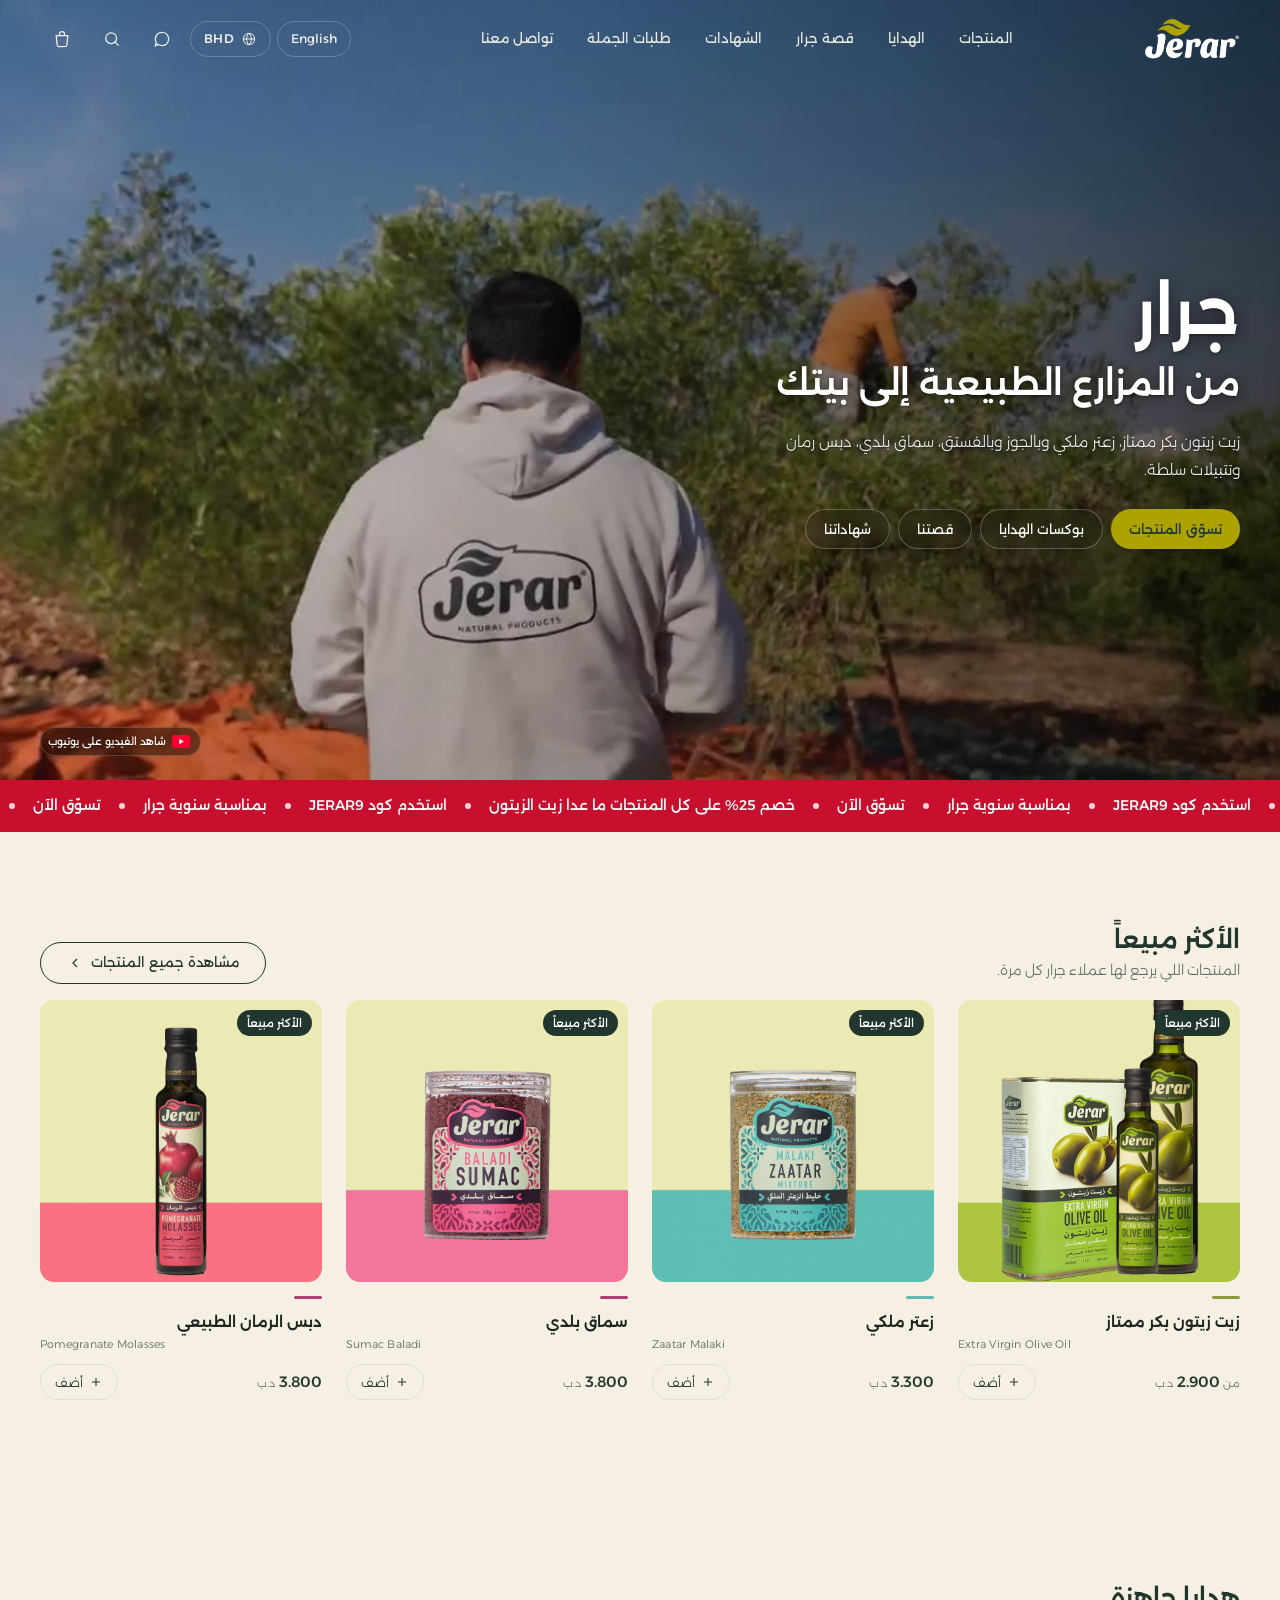
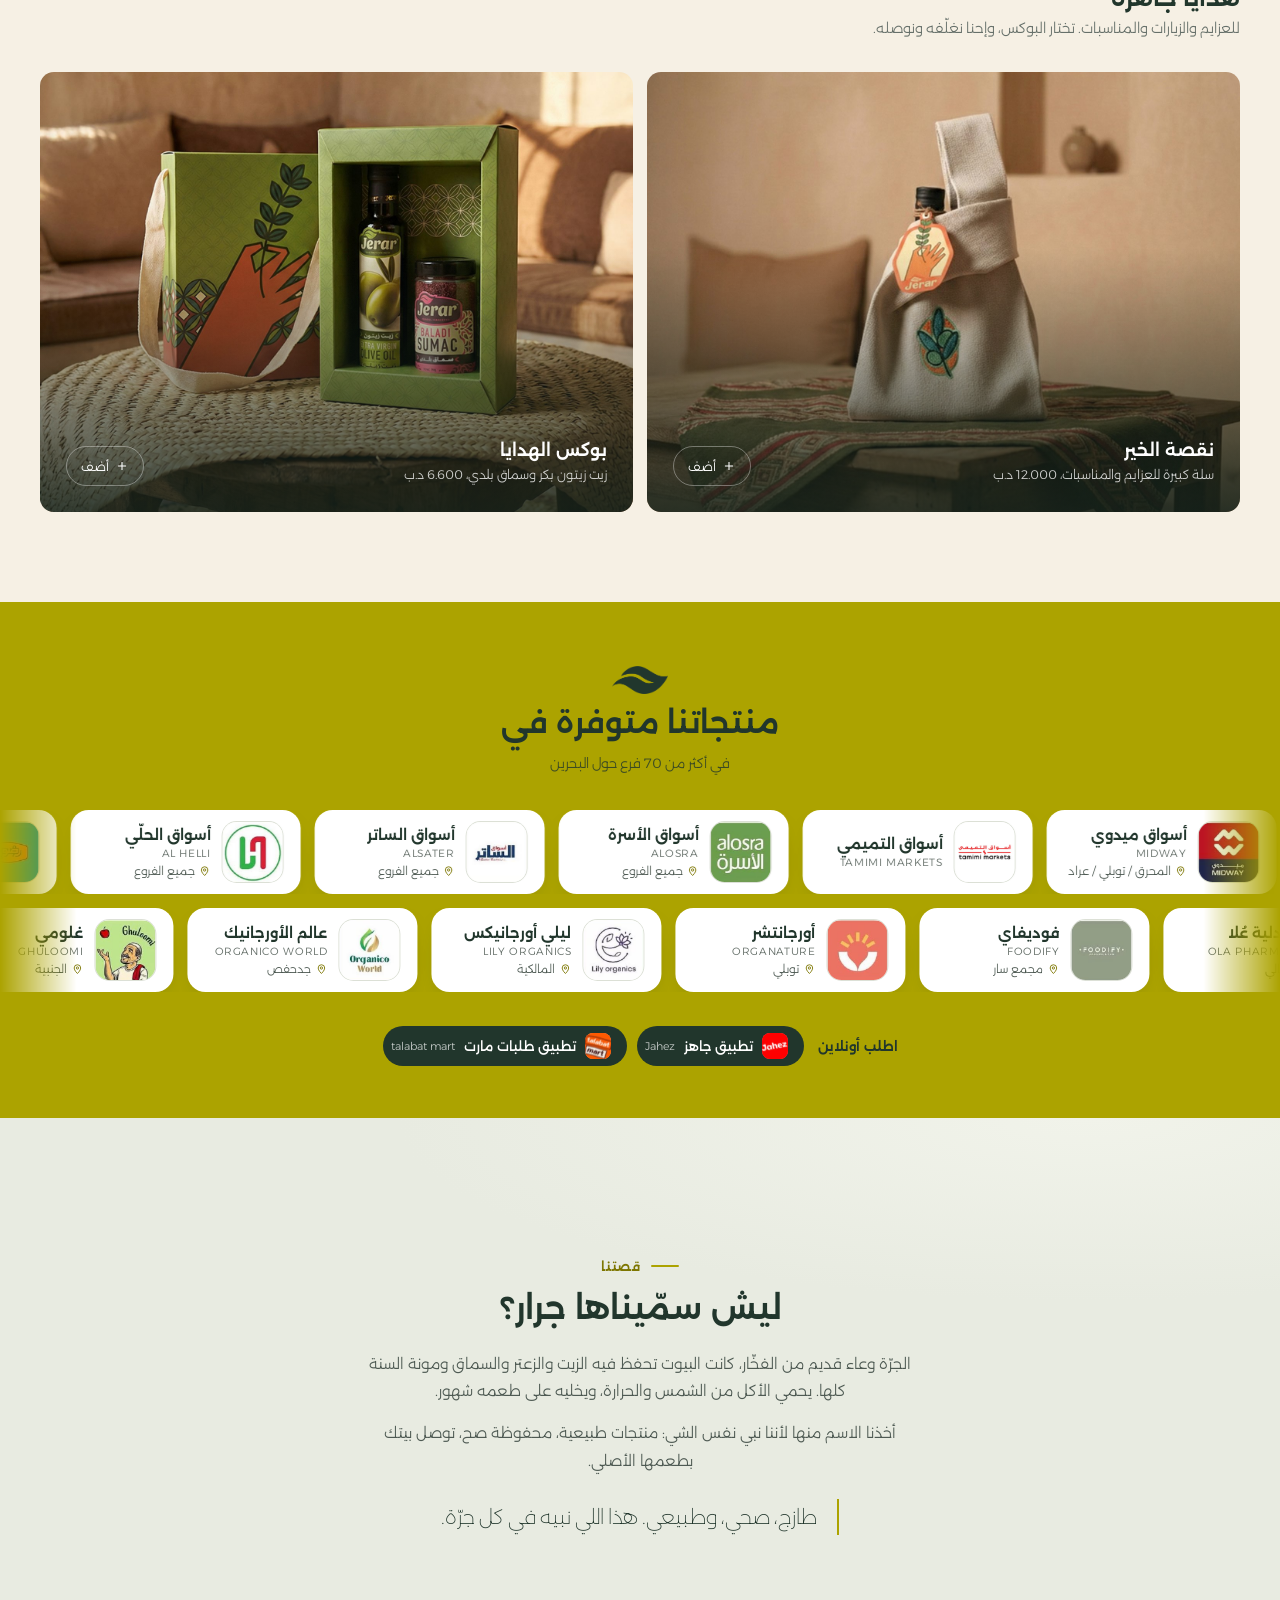
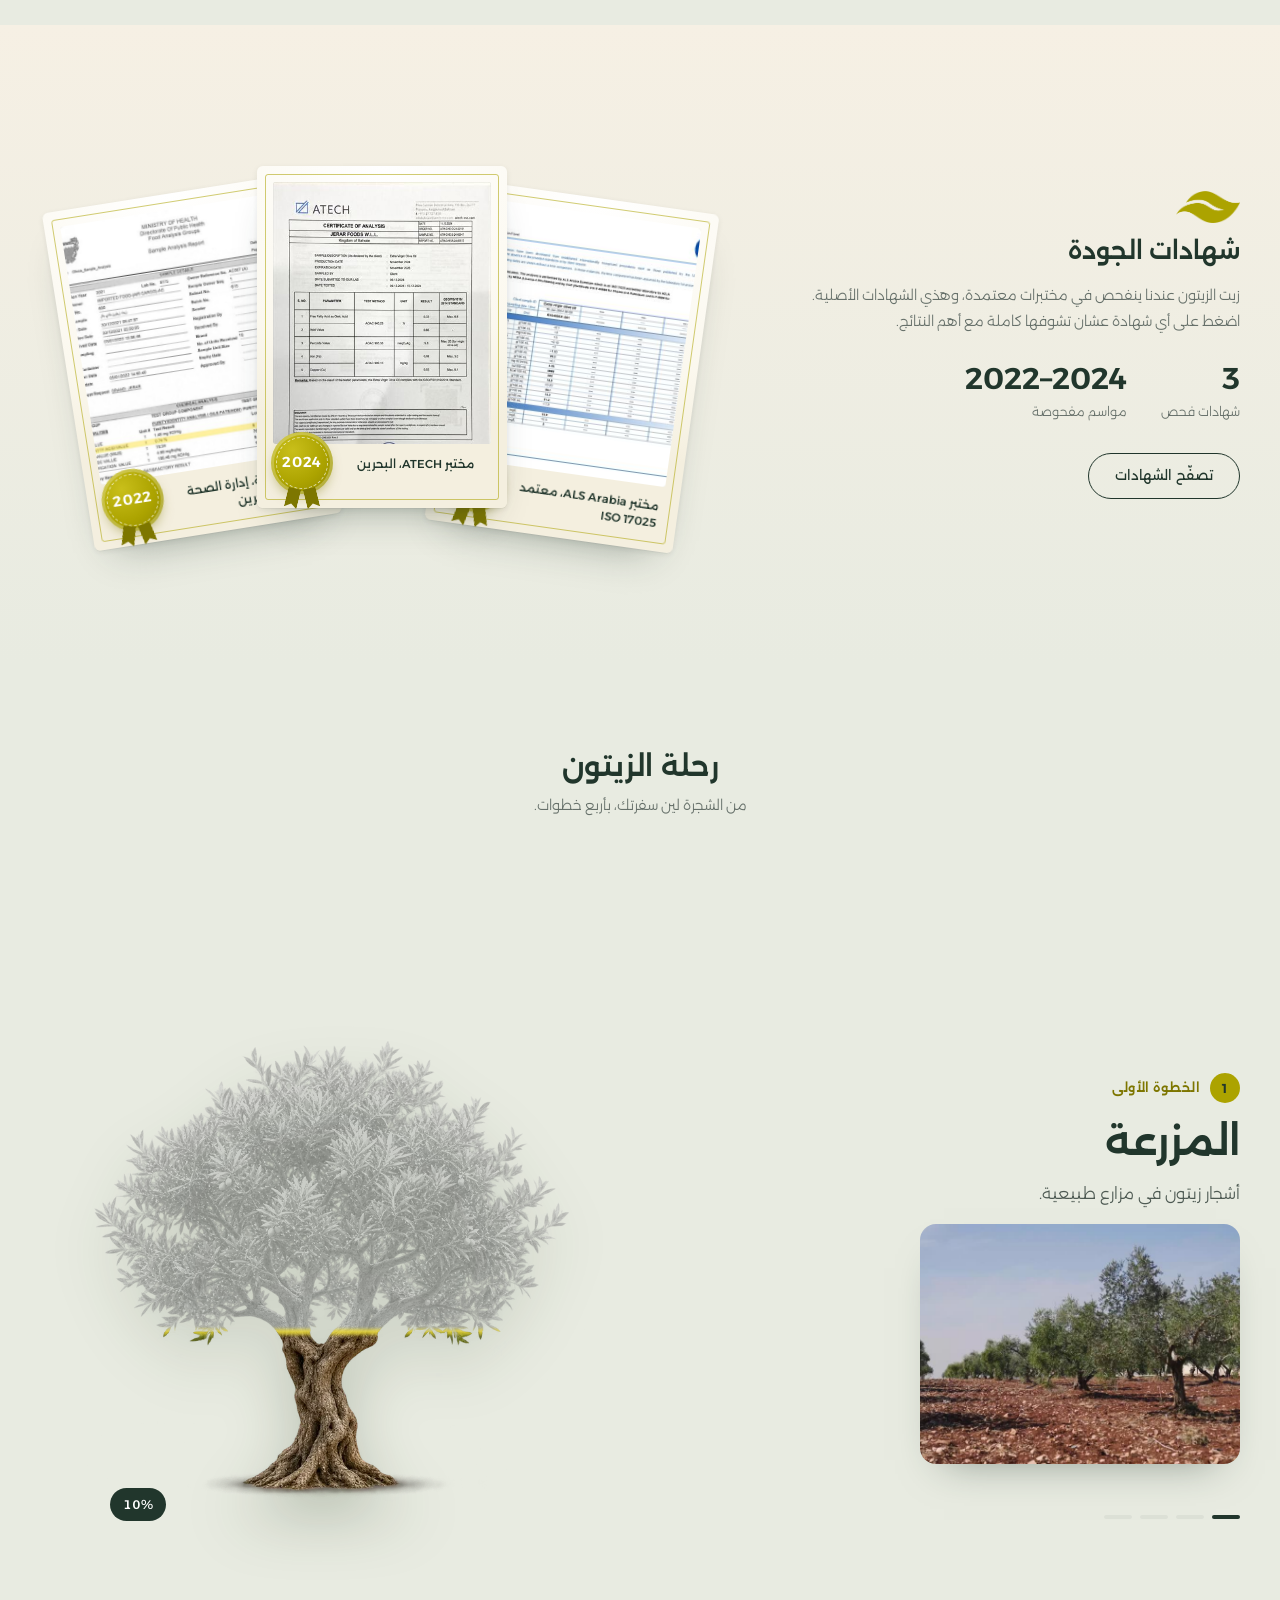
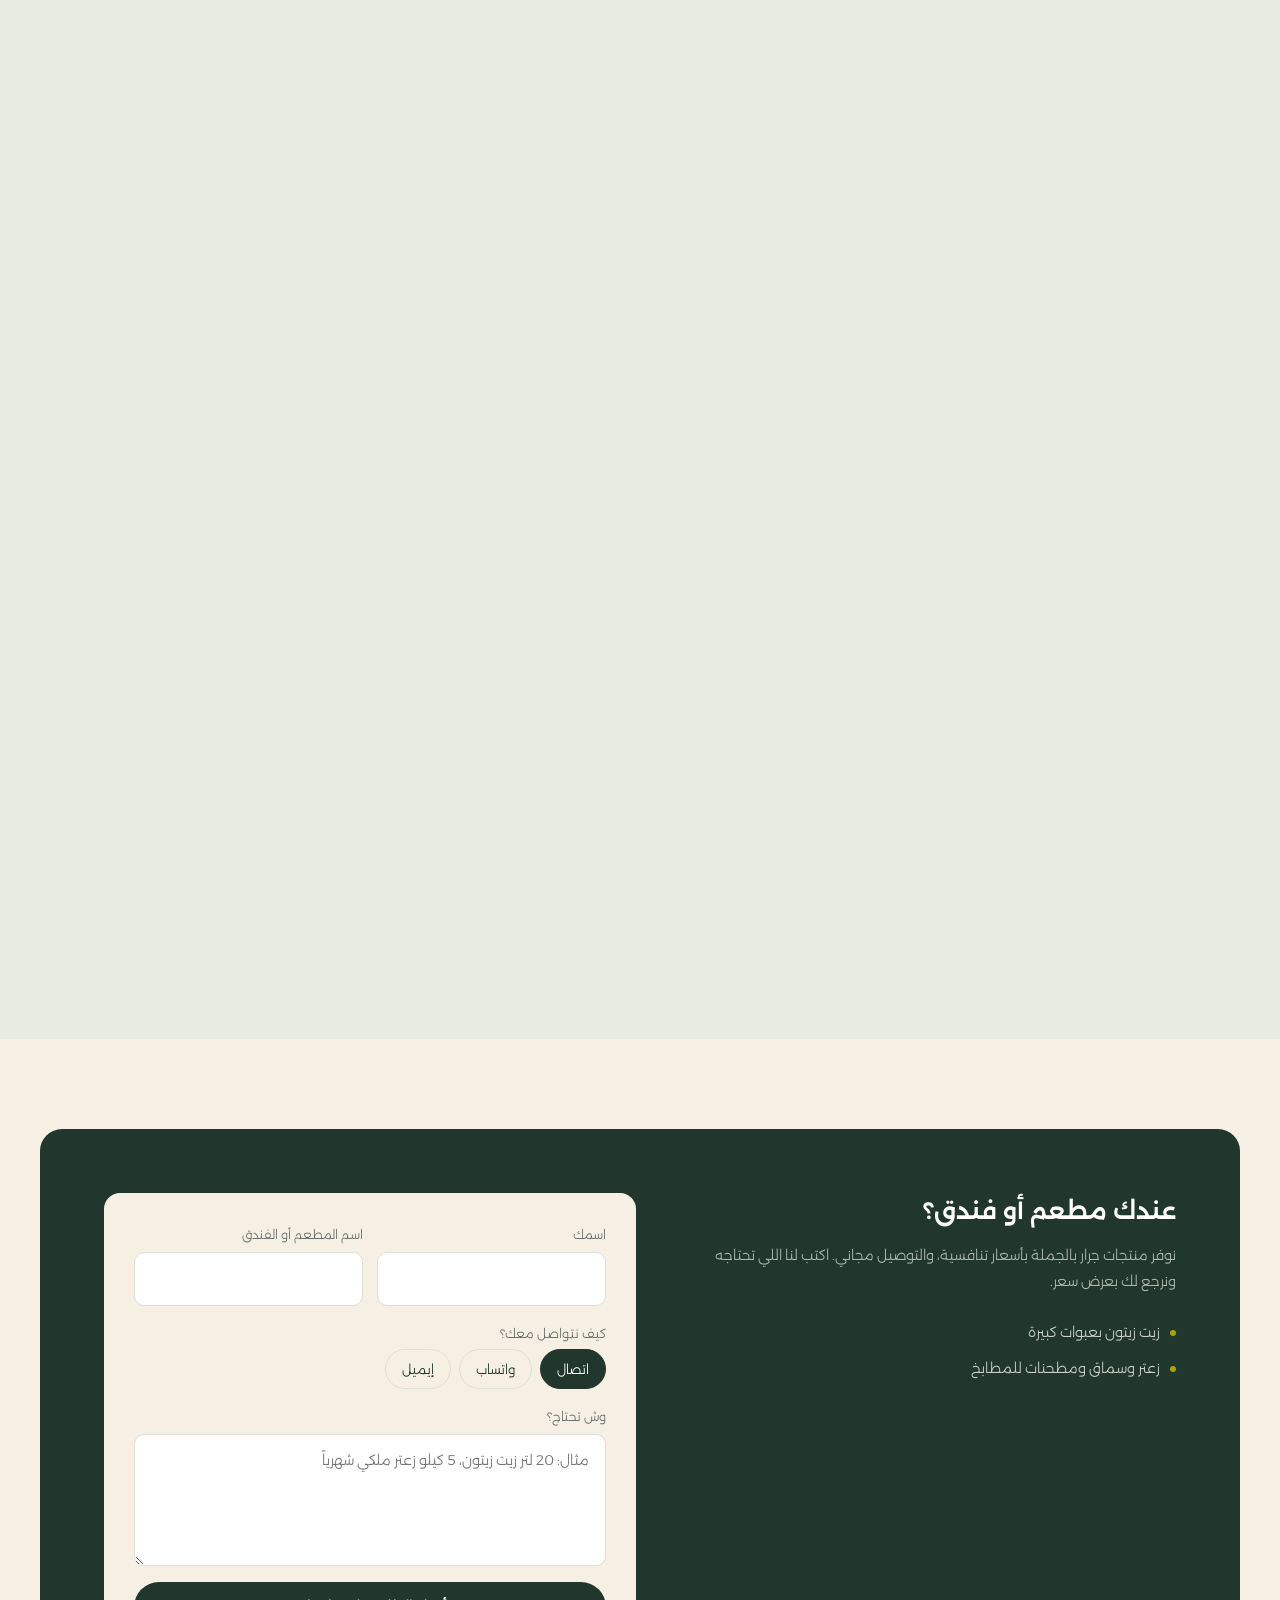
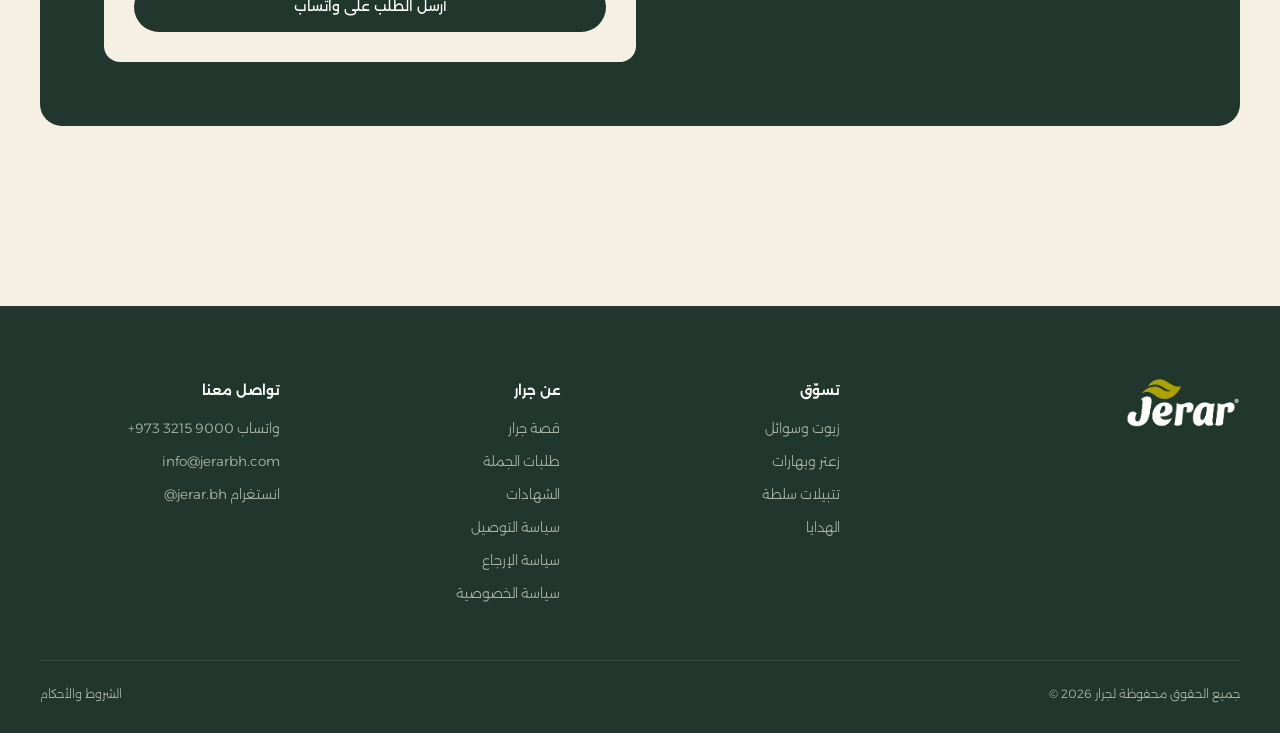
==== jerar-store/index.html @ 51fcaf90 "Add Jerar store website Static bilingual (Arabic/English) storefront for Jerar: products, gifts, sto" ====
<!doctype html><html><head><meta charset=utf8><meta name=viewport content="width=device-width,initial-scale=1,viewport-fit=cover"><style>:root{color-scheme:light;box-sizing:border-box;padding-top:env(safe-area-inset-top,0px);padding-bottom:env(safe-area-inset-bottom,0px)}html{scroll-padding-top:env(safe-area-inset-top,0px)}body{margin:0;padding:0;font:14px -apple-system,BlinkMacSystemFont,sans-serif;background:#fff;color:#000}img{max-width:100%}[hidden]:not([hidden=until-found i]){display:none!important}</style></head><body>
<title>متجر جرار</title>
<meta name="description" content="زيت زيتون بكر ممتاز، زعتر ملكي، سماق بلدي، تتبيلات سلطة وبوكسات هدايا من جرار. Olive oil, zaatar and sumac from Jordanian farms.">
<script>(function(){var l='ar';try{if(localStorage.getItem('jerar-lang')==='en')l='en'}catch(e){}document.documentElement.lang=l;document.documentElement.dir=l==='ar'?'rtl':'ltr';})();</script>
<link rel="stylesheet" href="style.css">
<div class="loader ld-vid ld-wait" id="loader" aria-hidden="true">
  <img id="ldAnim" alt="Jerar">
  <button type="button" class="ld-skip" id="ldSkip">تخطّي</button>
</div>
<script>/* شاشة التحميل: فيديو شعار جرار. تختفي لما يخلص الفيديو، أو بضغطة «تخطّي»،
   وما تتكرر كاملة لو العميل تنقّل في نفس الزيارة */
(function(){var d=document.documentElement,l=document.getElementById('loader'),im=document.getElementById('ldAnim'),gone=false,shown=false;
/* شاشة التحميل ما تطلع إلا إذا التحميل طوّل أكثر من ثلث ثانية.
   لو الصفحة جهزت قبلها، تنفتح على طول بدون ما تبان الشاشة أبداً */
try{if(localStorage.getItem('jerar-lang')==='en')document.getElementById('ldSkip').textContent='Skip'}catch(e){}
function hide(){if(gone)return;gone=true;clearTimeout(w);
  if(!shown){l.remove();return}
  l.classList.add('done');d.classList.remove('ld-lock');setTimeout(function(){l.remove()},450)}
if(document.readyState==='complete'){l.remove();return}
var w=setTimeout(function(){if(gone)return;shown=true;l.classList.remove('ld-wait');d.classList.add('ld-lock');
  if(!matchMedia('(prefers-reduced-motion: reduce)').matches)im.src='video/logo-intro.webp';},350);
addEventListener('load',hide);
setTimeout(hide,10000);
document.getElementById('ldSkip').addEventListener('click',hide);})();</script>
<header id="hdr">
  <div class="wrap nav">
    <a href="#top" class="logo" data-t-aria="home_aria">
      <img class="l-light" src="img/logo-light.png" alt="Jerar">
      <img class="l-dark" src="img/logo-dark.png" alt="" aria-hidden="true">
    </a>
    <nav class="links" data-t-aria="main_nav">
      <a href="#products" data-t="nav_shop"></a>
      <a href="#gifts" data-t="nav_gifts"></a>
      <a href="#story" data-t="nav_story"></a>
      <a href="#certs" data-t="f_cert"></a>
      <a href="#wholesale" data-t="nav_ws"></a>
      <a href="#contact" data-t="nav_contact"></a>
    </nav>
    <div class="actions">
      <button class="pill-btn" id="langBtn" data-t-aria="lang_aria"></button>
      <div class="loc">
        <button class="pill-btn" id="curBtn" aria-haspopup="menu" aria-expanded="false" data-t-aria="country_label">
          <svg viewBox="0 0 24 24" aria-hidden="true"><circle cx="12" cy="12" r="8.5"/><path d="M3.5 12h17M12 3.5c2.4 2.6 3.6 5.4 3.6 8.5s-1.2 5.9-3.6 8.5c-2.4-2.6-3.6-5.4-3.6-8.5s1.2-5.9 3.6-8.5z"/></svg><b></b>
        </button>
        <div class="loc-pop" id="countryPop" hidden>
          <p class="loc-h" data-t="country_label"></p>
          <p class="loc-s" data-t="country_hint"></p>
          <ul id="countryList" role="menu"></ul>
        </div>
      </div>
      <a class="icon-btn hide-sm" href="https://wa.me/97332159000" target="_blank" rel="noopener" data-t-aria="wa_aria"><svg viewBox="0 0 24 24"><path d="M4 12a8 8 0 1 1 3.2 6.4L4 20l1.1-3.6A8 8 0 0 1 4 12z"/></svg></a>
      <button class="icon-btn" id="searchBtn" data-t-aria="search_aria" aria-expanded="false" aria-controls="search"><svg viewBox="0 0 24 24"><circle cx="11" cy="11" r="6.5"/><path d="M16 16l4 4"/></svg></button>
      <button class="icon-btn" id="cartBtn"><svg viewBox="0 0 24 24"><path d="M5 8h14l-1.2 11.2a2 2 0 0 1-2 1.8H8.2a2 2 0 0 1-2-1.8z"/><path d="M9 8V6a3 3 0 0 1 6 0v2"/></svg><span class="count" id="count">0</span></button>
      <button class="icon-btn menu-btn" id="menuBtn" data-t-aria="menu" aria-expanded="false"><svg viewBox="0 0 24 24"><path d="M4 8h16M4 16h16"/></svg></button>
    </div>
  </div>
</header>

<nav class="mnav" id="mnav" data-t-aria="menu">
  <a href="#products" data-t="nav_shop"></a><a href="#gifts" data-t="nav_gifts"></a><a href="#story" data-t="nav_story"></a><a href="#certs" data-t="f_cert"></a><a href="#wholesale" data-t="nav_ws"></a><a href="#contact" data-t="nav_contact"></a>
</nav>

<main id="top">
<section class="hero hero-yt">
  <a class="hero-video" href="https://youtu.be/d_23C4IKII8" target="_blank" rel="noopener" data-t-aria="hv_watch">
    <video class="hv-clip" src="video/hero.mp4" poster="video/hero-poster.jpg" autoplay muted loop playsinline preload="auto" aria-hidden="true"></video>
    <span class="hv-label"><svg viewBox="0 0 28 20" aria-hidden="true"><rect width="28" height="20" rx="5.5" fill="#FF0033"/><path d="M11.2 5.8v8.4l7-4.2z" fill="#fff"/></svg><span data-t="hv_watch"></span></span>
  </a>
  <div class="wrap hero-grid">
    <div class="hero-text">
      <h1 data-t-html="hero_h1"></h1>
      <p data-t="hero_p"></p>
      <div class="cta-row">
        <a href="#products" class="btn btn-olive" data-t="hero_cta"></a>
        <a href="#gifts" class="btn btn-line" data-t="hero_cta2"></a>
        <a href="#story" class="btn btn-line" data-t="hero_cta3"></a>
        <a href="#certs" class="btn btn-line" data-t="hero_cta4"></a>
      </div>
    </div>
    <div class="jar">
      <div class="arch"><img src="img/giftbox.jpg" data-t-alt="hero_alt" alt=""></div>
      <span class="rim" aria-hidden="true"></span>
      <a class="stamp" id="heroStamp" href="#p-gift"><span data-t="stamp"></span><span data-price="6.6"></span></a>
      <div class="hs-dots" id="heroDots" role="group" aria-label="Products"></div>
    </div>
  </div>
</section>

<a class="offer" id="offer" href="#products" hidden>
  <span class="of-track" id="ofTrack" aria-hidden="true"></span>
  <span class="sr" id="ofSr"></span>
</a>

<section id="best" class="best">
  <div class="wrap">
    <div class="shop-head">
      <div>
        <h2 data-t="best_h"></h2>
        <p class="sub" data-t="best_sub"></p>
      </div>
      <a href="#products" class="btn btn-line-d best-all"><span data-t="best_all"></span><svg viewBox="0 0 24 24" aria-hidden="true"><path d="M15 6l-6 6 6 6"/></svg></a>
    </div>
    <div class="grid" id="bestGrid"></div>
    <div class="best-more"><a href="#products" class="btn btn-green" data-t="best_all"></a></div>
  </div>
</section>

<section id="gifts">
  <div class="wrap">
    <div class="gifts-head">
      <div>
        <h2 data-t="gifts_h"></h2>
        <p class="sub" data-t="gifts_sub"></p>
      </div>
    </div>
    <div class="gifts" id="giftsGrid"></div>
  </div>
</section>

<section id="story" class="story">
  <div class="wrap story-grid st-solo">
    <div class="st-copy st-reveal">
      <span class="st-kick" data-t="story_kick"></span>
      <h2 data-t="story_h"></h2>
      <p data-t="story_p1"></p>
      <p data-t="story_p2"></p>
      <p class="quote" data-t="story_q"></p>
    </div>
  </div>
  <div class="wrap journey">
    <div class="jr-head st-reveal">
      <h3 data-t="jr_h"></h3>
      <p class="sub" data-t="jr_sub"></p>
    </div>
    <ol class="jr-steps st-reveal">
      <li class="jr-step" style="--d:0">
        <span class="jr-ph"><img loading="lazy" src="img/story/farm.jpg" alt=""><span class="jr-n">1</span></span>
        <b data-t="jr1_t"></b>
        <span class="jr-d" data-t="jr1_d"></span>
      </li>
      <li class="jr-step" style="--d:1">
        <span class="jr-ph"><img loading="lazy" src="img/story/pick.jpg" alt=""><span class="jr-n">2</span></span>
        <b data-t="jr2_t"></b>
        <span class="jr-d" data-t="jr2_d"></span>
      </li>
      <li class="jr-step" style="--d:2">
        <span class="jr-ph"><img loading="lazy" src="img/story/press.jpg" alt=""><span class="jr-n">3</span></span>
        <b data-t="jr3_t"></b>
        <span class="jr-d" data-t="jr3_d"></span>
        <a class="jr-link" href="#certs" data-t="jr3_l"></a>
      </li>
      <li class="jr-step" style="--d:3">
        <span class="jr-ph"><img loading="lazy" src="img/giftbox.jpg" alt=""><span class="jr-n">4</span></span>
        <b data-t="jr4_t"></b>
        <span class="jr-d" data-t="jr4_d"></span>
      </li>
    </ol>
  </div>
</section>

<section id="certs" class="certs">
  <div class="wrap certs-wrap">
    <div class="certs-copy">
      <img class="pp-leaf" src="img/leaf.png" alt="" aria-hidden="true">
      <h2 data-t="cert_h"></h2>
      <p class="sub" data-t="cert_sub"></p>
      <ul class="certs-stats">
        <li><b>3</b><span data-t="cert_s1"></span></li>
        <li><b class="ltr">2022–2024</b><span data-t="cert_s2"></span></li>
      </ul>
      <button type="button" class="btn btn-line-d" data-cert="2024" data-t="cert_all"></button>
    </div>
    <div class="desk">
      <button class="paper" type="button" data-cert="2022" style="--i:0">
        <span class="pp-frame" aria-hidden="true"></span>
        <span class="pp-img"><img src="img/certs/cert-2022-sm.jpg" alt="" loading="lazy"></span>
        <span class="pp-lab" data-cert-lab="2022"></span>
        <span class="pp-seal" aria-hidden="true"><span class="pp-ring"></span><span class="pp-yr">2022</span></span>
        <span class="pp-zoom" aria-hidden="true"><svg viewBox="0 0 24 24"><circle cx="11" cy="11" r="6.5"/><path d="M16 16l4 4M11 8.5v5M8.5 11h5"/></svg></span>
      </button>
      <button class="paper" type="button" data-cert="2024" style="--i:1">
        <span class="pp-frame" aria-hidden="true"></span>
        <span class="pp-img"><img src="img/certs/cert-2024-sm.jpg" alt="" loading="lazy"></span>
        <span class="pp-lab" data-cert-lab="2024"></span>
        <span class="pp-seal" aria-hidden="true"><span class="pp-ring"></span><span class="pp-yr">2024</span></span>
        <span class="pp-zoom" aria-hidden="true"><svg viewBox="0 0 24 24"><circle cx="11" cy="11" r="6.5"/><path d="M16 16l4 4M11 8.5v5M8.5 11h5"/></svg></span>
      </button>
      <button class="paper" type="button" data-cert="2023" style="--i:2">
        <span class="pp-frame" aria-hidden="true"></span>
        <span class="pp-img"><img src="img/certs/cert-2023-sm.jpg" alt="" loading="lazy"></span>
        <span class="pp-lab" data-cert-lab="2023"></span>
        <span class="pp-seal" aria-hidden="true"><span class="pp-ring"></span><span class="pp-yr">2023</span></span>
        <span class="pp-zoom" aria-hidden="true"><svg viewBox="0 0 24 24"><circle cx="11" cy="11" r="6.5"/><path d="M16 16l4 4M11 8.5v5M8.5 11h5"/></svg></span>
      </button>
    </div>
  </div>
</section>


<section id="wholesale">
  <div class="wrap">
    <div class="ws-wrap">
      <div>
        <h2 data-t="ws_h"></h2>
        <p class="sub" data-t="ws_sub"></p>
        <ul class="ws-list">
          <li data-t="ws_l1"></li>
          <li data-t="ws_l2"></li>
        </ul>
      </div>
      <form class="form" id="wsForm">
        <div class="two">
          <div class="field"><label for="wsName" data-t="ws_name"></label><input id="wsName" autocomplete="name" required></div>
          <div class="field"><label for="wsCo" data-t="ws_co"></label><input id="wsCo" autocomplete="organization"></div>
        </div>
        <fieldset class="field">
          <legend data-t="ws_via"></legend>
          <div class="seg">
            <input type="radio" name="via" id="v1" value="via_call" checked><label for="v1" data-t="via_call"></label>
            <input type="radio" name="via" id="v2" value="via_wa"><label for="v2" data-t="via_wa"></label>
            <input type="radio" name="via" id="v3" value="via_mail"><label for="v3" data-t="via_mail"></label>
          </div>
        </fieldset>
        <div class="field"><label for="wsMsg" data-t="ws_msg"></label><textarea id="wsMsg" rows="4" data-t-ph="ws_ph"></textarea></div>
        <a class="btn btn-green" id="wsSend" target="_blank" rel="noopener" href="https://wa.me/97332159000" data-t="ws_send"></a>
      </form>
    </div>
  </div>
</section>
</main>
<main id="pmain" hidden></main>
<main id="plp" class="plp" hidden>
<section id="shop" class="plp-sec">
  <div class="wrap">
    <div class="shop-head">
      <div>
        <h2 data-t="shop_h"></h2>
        <p class="sub" data-t="shop_sub"></p>
      </div>
      <div class="tabs" id="tabs" role="group" data-t-aria="tabs_aria"></div>
    </div>
    <div class="shop-tools" id="shopTools"></div>
    <div class="grid" id="grid"></div>
  </div>
</section>
</main>

<footer id="contact">
  <div class="wrap">
    <div class="f-grid">
      <div>
        <img class="f-logo" src="img/logo-light.png" alt="Jerar">
      </div>
      <div><h4 data-t="f_shop"></h4><ul>
        <li><a href="#products" data-cat="liquids" data-t="f_cat_liquids"></a></li>
        <li><a href="#products" data-cat="powders" data-t="f_cat_powders"></a></li>
        <li><a href="#products" data-cat="dressings" data-t="f_cat_dressings"></a></li>
        <li><a href="#gifts" data-t="nav_gifts"></a></li>
      </ul></div>
      <div><h4 data-t="f_about"></h4><ul>
        <li><a href="#story" data-t="nav_story"></a></li>
        <li><a href="#wholesale" data-t="nav_ws"></a></li>
        <li><a href="#certs" data-t="f_cert"></a></li>
        <li><a href="https://jerarbh.com/delivery-policy/" data-t="f_delivery"></a></li>
        <li><a href="https://jerarbh.com/return-policy/" data-t="f_return"></a></li>
      </ul></div>
      <div><h4 data-t="f_contact"></h4><ul>
        <li><a href="https://wa.me/97332159000"><span data-t="f_wa"></span> <span class="ltr">+973 3215 9000</span></a></li>
        <li><a href="mailto:info@jerarbh.com">info@jerarbh.com</a></li>
        <li><a href="https://www.instagram.com/jerar.bh"><span data-t="f_ig"></span> <span class="ltr">@jerar.bh</span></a></li>
      </ul></div>
    </div>
    <div class="copy"><span><span data-t="f_rights"></span> <span class="ltr">© 2026</span></span><a href="https://jerarbh.com/terms-and-conditions/" data-t="f_terms"></a></div>
  </div>
</footer>

<div class="scrim" id="scrim"></div>
<aside class="drawer" id="drawer" data-t-aria="cart_aria" aria-hidden="true">
  <div class="d-head"><h3 data-t="cart_h"></h3><button class="icon-btn" id="closeCart" data-t-aria="cart_close"><svg viewBox="0 0 24 24"><path d="M6 6l12 12M18 6L6 18"/></svg></button></div>
  <div class="d-list" id="dList"></div>
  <div class="d-foot" id="dFoot">
    <div class="seg" id="shipSeg" role="radiogroup" data-t-aria="ship_aria">
      <input type="radio" name="ship" id="s1" value="0.8" checked><label for="s1" data-t="ship_std"></label>
      <input type="radio" name="ship" id="s2" value="1.5"><label for="s2" data-t="ship_exp"></label>
    </div>
    <div class="line"><span data-t="c_sub"></span><span id="sub"></span></div>
    <div class="line disc" id="discLine" hidden><span id="discLbl"></span><span id="discV"></span></div>
    <div class="line"><span data-t="c_ship"></span><span id="shipV"></span></div>
    <div class="line total"><span data-t="c_tot"></span><span id="tot"></span></div>
    <a class="btn btn-green" id="checkout" target="_blank" rel="noopener" href="https://wa.me/97332159000" data-t="checkout"></a>
    <p class="note" id="cartNote"></p>
  </div>
</aside>
<div class="search" id="search" role="dialog" aria-modal="true" data-t-aria="search_aria" hidden>
  <div class="s-box">
    <form class="s-form" id="sForm" role="search">
      <svg viewBox="0 0 24 24" aria-hidden="true"><circle cx="11" cy="11" r="6.5"/><path d="M16 16l4 4"/></svg>
      <input id="sInput" type="search" autocomplete="off" enterkeyhint="search" data-t-ph="search_ph" data-t-aria="search_aria">
      <button type="button" class="icon-btn" id="sClose" data-t-aria="search_close"><svg viewBox="0 0 24 24"><path d="M6 6l12 12M18 6L6 18"/></svg></button>
    </form>
    <div class="s-results" id="sResults" aria-live="polite"></div>
  </div>
</div>
<div class="toast" id="toast" role="status" aria-live="polite"></div>

<div class="cbox" id="cbox" role="dialog" aria-modal="true" data-t-aria="cert_h" hidden>
  <div class="cb-scrim" data-cb-close></div>
  <div class="cb-panel">
    <button type="button" class="cb-x icon-btn" data-cb-close data-t-aria="cert_close"><svg viewBox="0 0 24 24"><path d="M6 6l12 12M18 6L6 18"/></svg></button>
    <div class="cb-view" id="cbView"><img id="cbImg" alt=""></div>
    <aside class="cb-info" id="cbInfo"></aside>
    <button type="button" class="cb-nav cb-prev" id="cbPrev" data-t-aria="cert_prev"><svg viewBox="0 0 24 24"><path d="M15 6l-6 6 6 6"/></svg></button>
    <button type="button" class="cb-nav cb-next" id="cbNext" data-t-aria="cert_next"><svg viewBox="0 0 24 24"><path d="M9 6l6 6-6 6"/></svg></button>
  </div>
</div>
<script>/* فيديو الواجهة: آيفون أحياناً ما يشغّله تلقائياً (وضع توفير الطاقة أو بعد التحميل)،
   فنشغّله بالكود، ونعيد المحاولة مع أول لمسة أو سكرول أو لما ترجع للصفحة */
(function(){
  var v=document.querySelector('.hv-clip');if(!v)return;
  v.muted=true;v.defaultMuted=true;v.playsInline=true;
  v.setAttribute('muted','');v.setAttribute('playsinline','');v.setAttribute('webkit-playsinline','');
  function play(){if(!v.paused)return;var p=v.play();if(p&&p.catch)p.catch(function(){})}
  play();
  v.addEventListener('loadeddata',play);v.addEventListener('canplay',play);
  ['touchstart','pointerdown','scroll','keydown'].forEach(function(e){addEventListener(e,play,{passive:true})});
  document.addEventListener('visibilitychange',function(){if(!document.hidden)play()});
  addEventListener('pageshow',play);
})();</script>
<script src="site.js"></script>
<script src="app.js"></script>
<script src="search.js"></script>
<script src="cartbar.js"></script>
<script src="receipt.js"></script>
<script src="stockists.js"></script>
<script src="pages.js"></script>
<script src="extras.js"></script>
<script src="journey.js"></script>
<script>/* شريط العرض تحت الفيديو: أحمر ويمشي */
(function(){const el=$('#offer');function paint(){const live=offerLive();el.hidden=!live;if(!live)return;
const item=`<span class="of-i"><b>${tx(OFFER.title)}</b><i></i><span>${tx(OFFER.codeTxt)}</span><i></i><span>${tx(OFFER.sub)}</span><i></i><u>${tx(OFFER.cta)}</u><i></i></span>`;
/* نكرر الكلام لين يغطي عرض الشاشة مرتين، عشان الحركة ما يبان لها نهاية */
const tr=$('#ofTrack');tr.innerHTML=`<span class="of-half">${item}</span>`;
const one=tr.firstChild.getBoundingClientRect().width||300;
const n=Math.max(2,Math.ceil((Math.max(innerWidth,screen.width||0)+200)/one));
const half=`<span class="of-half">${item.repeat(n)}</span>`;
tr.innerHTML=half+half;
tr.style.animationDuration=(one*n/45)+'s';$('#ofSr').textContent=`${tx(OFFER.title)}، ${tx(OFFER.sub)}`;
el.setAttribute('aria-label',`${tx(OFFER.title)}، ${tx(OFFER.cta)}`)}
document.addEventListener('localechange',paint);let rt;addEventListener('resize',()=>{clearTimeout(rt);rt=setTimeout(paint,300)});paint()})();</script>
</body></html>
---- jerar-store/style.css ----
@font-face{font-family:"Alexandria";src:url(fonts/Alexandria-ExtraLight.ttf) format("truetype");font-weight:200;font-display:swap}
@font-face{font-family:"Alexandria";src:url(fonts/Alexandria-Light.ttf) format("truetype");font-weight:300;font-display:swap}
@font-face{font-family:"Alexandria";src:url(fonts/Alexandria-Regular.ttf) format("truetype");font-weight:400;font-display:swap}
@font-face{font-family:"Alexandria";src:url(fonts/Alexandria-Medium.ttf) format("truetype");font-weight:500;font-display:swap}
@font-face{font-family:"Alexandria";src:url(fonts/Alexandria-SemiBold.ttf) format("truetype");font-weight:600;font-display:swap}

:root{
  /* من دليل الهوية */
  --green:#21362C;
  --olive:#ACA300;
  /* مشتقات */
  --green-2:#2C4639;
  --leaf:#E8EBE1;
  --paper:#F6F0E4;
  --ink:#1A2620;
  --muted:#66706A;
  --line:#DCE0D6;
  --olive-ink:#7D7600;
}
*{box-sizing:border-box;margin:0;padding:0}
html{scroll-behavior:smooth}
body{font-family:"Alexandria",system-ui,sans-serif;font-weight:300;background:var(--paper);color:var(--ink);line-height:1.85;font-size:15px;-webkit-font-smoothing:antialiased;overflow-x:hidden}
img{display:block;max-width:100%}
a{color:inherit;text-decoration:none}
button{font:inherit;cursor:pointer;border:0;background:none;color:inherit}
:focus-visible{outline:2px solid var(--olive);outline-offset:3px;border-radius:6px}
.wrap{width:min(1200px,100% - 32px);margin-inline:auto}
h1,h2,h3{font-weight:600;line-height:1.5;color:var(--green)}
h2{font-size:clamp(20px,2vw,24px)}
.sub{color:var(--muted);font-size:14px;max-width:52ch}

/* ===== header ===== */
header{position:fixed;inset-inline:0;top:0;z-index:40;transition:background .35s,box-shadow .35s}
.nav{display:flex;align-items:center;justify-content:space-between;height:78px;gap:20px}
.logo{display:block;width:96px;position:relative;height:42px}
.logo img{position:absolute;inset:0;height:42px;width:auto;transition:opacity .3s}
.logo .l-dark{opacity:0}
.links{display:flex;gap:34px;font-size:13.5px;font-weight:400;color:#E6EBE2}
.links a{padding:6px 0;border-bottom:1px solid transparent;transition:border-color .3s,color .3s}
.links a:hover{border-color:var(--olive)}
.actions{display:flex;align-items:center;gap:4px}
.icon-btn{width:44px;height:44px;border-radius:50%;display:grid;place-items:center;position:relative;transition:background .2s}
.icon-btn:hover{background:rgba(255,255,255,.08)}
.icon-btn svg{width:20px;height:20px;stroke:#EEF1EA;fill:none;stroke-width:1.5;transition:stroke .3s}
.count{position:absolute;top:5px;left:5px;min-width:18px;height:18px;padding:0 5px;border-radius:9px;background:var(--olive);color:var(--green);font-size:10px;font-weight:600;display:grid;place-items:center;transform:scale(0);transition:transform .3s cubic-bezier(.3,1.6,.5,1)}
.count.on{transform:scale(1)}
.menu-btn{display:none}
header.solid{background:rgba(246,240,228,.93);backdrop-filter:blur(14px);-webkit-backdrop-filter:blur(14px);box-shadow:0 1px 0 var(--line)}
header.solid .links{color:var(--green)}
header.solid .icon-btn svg{stroke:var(--green)}
header.solid .icon-btn:hover{background:var(--leaf)}
header.solid .l-light{opacity:0}
header.solid .l-dark{opacity:1}

/* ===== hero ===== */
.hero{background:var(--green);color:#D5DCD3;padding:150px 0 0;position:relative;overflow:hidden}
.hero-grid{display:grid;grid-template-columns:1fr 1fr;gap:64px;align-items:end}
.hero-text{padding-bottom:96px}
.hero h1{color:#fff;font-size:clamp(25px,2.7vw,34px);font-weight:600;line-height:1.55;margin-bottom:18px}
.hero p{color:#B9C4B6;max-width:44ch}
.cta-row{display:flex;gap:12px;margin-top:34px;flex-wrap:wrap}
.btn{display:inline-flex;align-items:center;justify-content:center;gap:10px;height:50px;padding:0 26px;border-radius:999px;font-size:14px;font-weight:400;transition:background .2s,color .2s,border-color .2s}
.btn-olive{background:var(--olive);color:var(--green);font-weight:500}
.btn-olive:hover{background:#C2B810}
.btn-line{border:1px solid rgba(255,255,255,.25);color:#fff}
.btn-line:hover{border-color:#fff}
.btn-green{background:var(--green);color:#fff}
.btn-green:hover{background:var(--green-2)}
.hero-note{display:flex;gap:26px;margin-top:40px;font-size:12.5px;color:#A9B5A6;flex-wrap:wrap}
.hero-note span{display:flex;align-items:center;gap:8px}
.hero-note svg{width:16px;height:16px;stroke:var(--olive);fill:none;stroke-width:1.6}

/* signature: the jar arch */
.jar{position:relative;justify-self:start;width:min(100%,520px)}
.jar .arch{aspect-ratio:5/6;border-radius:260px 260px 0 0;overflow:hidden;background:var(--green-2)}
.jar .arch img{width:100%;height:100%;object-fit:cover}
.jar .rim{position:absolute;inset:-14px -14px 0 -14px;border:1px solid rgba(172,163,0,.45);border-bottom:0;border-radius:274px 274px 0 0;pointer-events:none}
.jar .stamp{position:absolute;top:22%;right:-34px;width:104px;height:104px;border-radius:50%;background:var(--olive);color:var(--green);display:grid;place-items:center;text-align:center;font-size:11.5px;font-weight:500;line-height:1.5}

/* one orchestrated load moment */
.hero h1,.hero p,.hero .cta-row,.hero-note{opacity:0;transform:translateY(12px);animation:rise .9s cubic-bezier(.2,.7,.2,1) forwards}
.hero p{animation-delay:.12s}.hero .cta-row{animation-delay:.24s}.hero-note{animation-delay:.36s}
.jar .arch img{transform:scale(1.08);animation:settle 1.8s cubic-bezier(.2,.7,.2,1) forwards}
.jar .rim{opacity:0;animation:rise 1s .5s forwards}
@keyframes rise{to{opacity:1;transform:none}}
@keyframes settle{to{transform:none}}

/* ===== shop ===== */
section{padding:90px 0}
.shop-head{display:flex;justify-content:space-between;align-items:end;gap:20px 40px;margin-bottom:30px;flex-wrap:wrap}
.tabs{display:flex;gap:4px;background:var(--leaf);padding:4px;border-radius:999px;overflow-x:auto;scrollbar-width:none;max-width:100%}
.tabs::-webkit-scrollbar{display:none}
.tab{height:38px;padding:0 18px;border-radius:999px;font-size:13px;color:var(--green);white-space:nowrap;transition:background .25s,color .25s,transform .15s}
.tab:hover{background:rgba(255,255,255,.6)}
.tab[aria-pressed=true]{background:#fff;color:var(--green);font-weight:600;box-shadow:0 2px 8px rgba(33,54,44,.10);animation:tabIn .35s cubic-bezier(.3,1.4,.5,1)}
.tab:active{transform:scale(.96)}
@keyframes tabIn{from{opacity:.4;transform:scale(.9)}to{opacity:1;transform:none}}
@media (prefers-reduced-motion:reduce){.tab[aria-pressed=true]{animation:none}}

.grid{display:grid;grid-template-columns:repeat(4,1fr);gap:34px 24px}
.card{display:flex;flex-direction:column}
.card .ph{aspect-ratio:1;border-radius:14px;overflow:hidden;background:var(--leaf);position:relative}
.card .ph img{width:100%;height:100%;object-fit:cover;transition:transform .8s ease}
.card:hover .ph img{transform:scale(1.04)}
.card .band{height:3px;border-radius:2px;background:var(--c);margin:14px 0 12px;width:28px;transition:width .4s ease}
.card:hover .band{width:56px}
.card h3{font-size:14.5px;font-weight:600;color:var(--ink);line-height:1.6}
.card .en{font-size:11px;color:var(--muted);direction:ltr;text-align:right;letter-spacing:.02em}
.card .row{display:flex;align-items:center;justify-content:space-between;margin-top:10px}
.price{font-weight:500;color:var(--green);font-size:15px}
.price small{font-size:11px;color:var(--muted);font-weight:300}
.add{height:36px;padding:0 14px;border-radius:999px;border:1px solid var(--line);font-size:12.5px;color:var(--green);display:inline-flex;align-items:center;gap:6px;transition:all .25s}
.add svg{width:14px;height:14px;stroke:currentColor;fill:none;stroke-width:1.8}
.add:hover{background:var(--green);border-color:var(--green);color:#fff}
.add.done{background:var(--olive);border-color:var(--olive);color:var(--green)}

/* ===== story ===== */
.story{background:var(--leaf)}
.story-grid{display:grid;grid-template-columns:.9fr 1.1fr;gap:80px;align-items:center}
.story-media{position:relative}
.story-media img{border-radius:220px 220px 14px 14px;aspect-ratio:4/5;object-fit:cover;width:100%}
.story h2{margin-bottom:18px}
.story p{color:#4E5A53;max-width:50ch;margin-bottom:14px}
.story .quote{font-size:clamp(17px,1.7vw,20px);font-weight:200;color:var(--green);line-height:1.8;padding-inline-start:20px;border-inline-start:2px solid var(--olive);margin:26px 0 0;max-width:40ch}

/* ===== gifts ===== */
.gifts-head{display:flex;justify-content:space-between;align-items:end;gap:16px 40px;margin-bottom:30px;flex-wrap:wrap}
.gifts{display:grid;grid-template-columns:1.25fr 1fr;grid-template-rows:auto auto;gap:24px}
.gift{position:relative;border-radius:14px;overflow:hidden;color:#fff;display:flex;align-items:flex-end;isolation:isolate;min-height:280px}
.gift.big{grid-row:span 2;min-height:600px}
.gift img{position:absolute;inset:0;width:100%;height:100%;object-fit:cover;z-index:-2;transition:transform 1s ease}
.gift:hover img{transform:scale(1.04)}
.gift::after{content:"";position:absolute;inset:0;z-index:-1;background:linear-gradient(to top,rgba(20,34,27,.85),rgba(20,34,27,0) 60%)}
.gift .in{padding:26px;width:100%;display:flex;justify-content:space-between;align-items:end;gap:14px}
.gift h3{color:#fff;font-size:17px;font-weight:600}
.gift p{font-size:12.5px;color:rgba(255,255,255,.78)}
.gift .add{border-color:rgba(255,255,255,.35);color:#fff;height:40px;white-space:nowrap}
.gift .add:hover{background:#fff;color:var(--green);border-color:#fff}

/* ===== delivery ===== */
.delivery{padding:0 0 90px}
.del{display:grid;grid-template-columns:repeat(3,1fr);border:1px solid var(--line);border-radius:14px;overflow:hidden}
.del > div{padding:28px 30px}
.del > div + div{border-inline-start:1px solid var(--line)}
.del b{display:block;font-weight:500;color:var(--green);font-size:14.5px;margin-bottom:4px}
.del span{font-size:13px;color:var(--muted)}
.del .fee{float:left;font-weight:500;color:var(--olive-ink);font-size:13px}

/* ===== wholesale ===== */
.ws-wrap{background:var(--green);border-radius:22px;padding:64px;display:grid;grid-template-columns:1fr 1.1fr;gap:60px;color:#C9D2C6}
.ws-wrap h2{color:#fff;margin-bottom:14px}
.ws-wrap .sub{color:#AEB9AB}
.ws-list{list-style:none;margin-top:26px;display:grid;gap:10px;font-size:14px}
.ws-list li{display:flex;gap:10px;align-items:center}
.ws-list li::before{content:"";width:6px;height:6px;border-radius:50%;background:var(--olive)}
.form{background:var(--paper);border-radius:16px;padding:30px;color:var(--ink)}
.field{display:flex;flex-direction:column;gap:6px;margin-bottom:16px}
.field label,.field legend{font-size:12.5px;color:var(--muted)}
fieldset.field{border:0}
.field input,.field textarea{font:inherit;font-size:14px;padding:13px 16px;border:1px solid var(--line);border-radius:10px;background:#fff;color:var(--ink);outline:none;transition:border-color .2s;resize:vertical}
.field input:focus,.field textarea:focus{border-color:var(--green)}
.two{display:grid;grid-template-columns:1fr 1fr;gap:14px}
.seg{display:flex;flex-wrap:wrap;gap:8px;margin-top:4px}
.seg input{position:absolute;opacity:0;pointer-events:none}
.seg label{font-size:13px;color:var(--green);border:1px solid var(--line);padding:7px 16px;border-radius:999px;cursor:pointer;transition:all .2s}
.seg input:checked + label{background:var(--green);color:#fff;border-color:var(--green)}
.seg input:focus-visible + label{outline:2px solid var(--olive);outline-offset:2px}
.form .btn{width:100%}

/* ===== footer ===== */
footer{background:var(--green);color:#A9B5A6;padding:72px 0 28px;margin-top:90px;font-size:13.5px}
.f-grid{display:grid;grid-template-columns:1.5fr 1fr 1fr 1fr;gap:40px}
footer h4{color:#fff;font-weight:600;font-size:13.5px;margin-bottom:14px}
footer ul{list-style:none;display:grid;gap:8px}
footer a:hover{color:#fff}
.f-logo{height:50px;width:auto;margin-bottom:18px}
.copy{border-top:1px solid rgba(255,255,255,.1);margin-top:54px;padding-top:22px;display:flex;justify-content:space-between;font-size:12px;flex-wrap:wrap;gap:10px}
.ltr{direction:ltr;display:inline-block}

/* ===== cart ===== */
.scrim{position:fixed;inset:0;background:rgba(20,34,27,.4);opacity:0;pointer-events:none;transition:opacity .35s;z-index:60}
.scrim.on{opacity:1;pointer-events:auto}
.drawer{position:fixed;top:0;bottom:0;left:0;width:min(420px,100%);background:var(--paper);z-index:70;transform:translateX(-100%);transition:transform .45s cubic-bezier(.2,.8,.2,1),visibility 0s linear .45s;display:flex;flex-direction:column;visibility:hidden}
.drawer.on{transform:none;visibility:visible;transition:transform .45s cubic-bezier(.2,.8,.2,1),visibility 0s}
.d-head{display:flex;justify-content:space-between;align-items:center;padding:20px 24px;border-bottom:1px solid var(--line)}
.d-head h3{font-size:16px;font-weight:600}
.d-head .icon-btn svg{stroke:var(--green)}
.d-head .icon-btn:hover{background:var(--leaf)}
.d-list{flex:1;overflow:auto;padding:4px 24px}
.item{display:flex;gap:14px;padding:16px 0;border-bottom:1px solid var(--line);align-items:center}
.item img{width:62px;height:62px;border-radius:10px;object-fit:cover}
.item .t{flex:1;font-size:13.5px;line-height:1.6}
.item .t b{font-weight:500;display:block;color:var(--ink)}
.item .t span{color:var(--muted);font-size:12px}
.qty{display:flex;align-items:center;border:1px solid var(--line);border-radius:999px;height:34px}
.qty button{width:32px;height:32px;font-size:16px;color:var(--green)}
.qty span{min-width:18px;text-align:center;font-size:13px}
.empty{text-align:center;color:var(--muted);padding:80px 10px;font-size:14px}
.empty a{color:var(--green);border-bottom:1px solid var(--olive)}
.d-foot{padding:20px 24px 24px;border-top:1px solid var(--line);display:grid;gap:9px}
.line{display:flex;justify-content:space-between;font-size:13.5px;color:var(--muted)}
.line.total{color:var(--green);font-weight:500;font-size:16px;margin-top:4px}
.d-foot .note{font-size:11.5px;color:var(--muted)}

.toast{position:fixed;bottom:24px;left:50%;transform:translate(-50%,24px);opacity:0;background:var(--green);color:#fff;padding:12px 22px;border-radius:999px;font-size:13px;z-index:80;transition:all .35s cubic-bezier(.2,.8,.2,1);pointer-events:none;white-space:nowrap}
.toast.on{opacity:1;transform:translate(-50%,0)}

.mnav{position:fixed;inset:0;background:var(--paper);z-index:35;display:flex;flex-direction:column;padding:110px 24px 24px;transform:translateY(-100%);transition:transform .45s cubic-bezier(.2,.8,.2,1);visibility:hidden}
.mnav.on{transform:none;visibility:visible}
.mnav a{font-size:19px;color:var(--green);padding:14px 0;border-bottom:1px solid var(--line)}

@media (max-width:1020px){
  .grid{grid-template-columns:repeat(3,1fr)}
  .f-grid{grid-template-columns:1fr 1fr}
  .ws-wrap{padding:44px;gap:40px}
}
@media (max-width:840px){
  .links{display:none}
  .menu-btn{display:grid}
  .hero{padding-top:110px}
  .hero-grid,.story-grid,.ws-wrap{grid-template-columns:1fr}
  .hero-grid{gap:20px}
  .hero-text{padding-bottom:20px}
  .jar{justify-self:center;width:min(100%,380px)}
  .jar .stamp{right:-6px;width:88px;height:88px;font-size:10.5px}
  .story-grid{gap:40px}
  .story-media{max-width:380px}
  .gifts{grid-template-columns:1fr}
  .gift.big{grid-row:auto;min-height:420px}
  .del{grid-template-columns:1fr}
  .del > div + div{border-inline-start:0;border-top:1px solid var(--line)}
  section{padding:70px 0}
}
@media (max-width:560px){
  .grid{grid-template-columns:1fr 1fr;gap:26px 14px}
  .card .en{display:none}
  .card .row{flex-direction:column;align-items:stretch;gap:8px}
  .add{justify-content:center}
  .two{grid-template-columns:1fr}
  .ws-wrap{padding:30px 20px;border-radius:0;margin-inline:-16px}
  .form{padding:22px}
  .f-grid{grid-template-columns:1fr}
  .hero-note{gap:10px 20px}
}
@media (prefers-reduced-motion:reduce){*,*::before,*::after{animation:none!important;transition:none!important}.hero h1,.hero p,.hero .cta-row,.hero-note,.jar .rim{opacity:1;transform:none}.jar .arch img{transform:none}}

/* ===== روابط البطاقات ===== */
.card .ph{display:block}
.card h3 a:hover{color:var(--green)}
.flag{position:absolute;top:12px;right:12px;z-index:1;background:rgba(251,251,248,.94);color:var(--ink);font-size:11.5px;font-weight:500;padding:3px 12px;border-radius:999px}
.gift .cover{position:absolute;inset:0;z-index:0}
.gift .in{position:relative;z-index:1;pointer-events:none}
.gift .in .add{pointer-events:auto}

/* ===== صفحة المنتج ===== */
.pd{padding:120px 0 40px}
.crumbs{font-size:12.5px;color:var(--muted);display:flex;gap:8px;flex-wrap:wrap;margin-bottom:28px}
.crumbs a:hover{color:var(--green)}
.crumbs span[aria-hidden]{opacity:.5}
.pd-grid{display:grid;grid-template-columns:1fr 1fr;gap:56px;align-items:start}
.pd-media{position:static}
.pd-arch{border-radius:24px;overflow:hidden;background:color-mix(in srgb,var(--c) 16%,var(--paper));aspect-ratio:1/1;box-shadow:0 0 0 1px var(--line)}
.pd-arch img{width:100%;height:100%;object-fit:cover;transition:transform .7s cubic-bezier(.2,.7,.2,1)}
.pd-arch{transition:box-shadow .4s,transform .4s}
@media (hover:hover){.pd-arch:hover{transform:translateY(-4px);box-shadow:0 0 0 1px var(--line),0 18px 40px -18px rgba(33,54,44,.35)}.pd-arch:hover img{transform:scale(1.06)}}
@media (prefers-reduced-motion:reduce){.pd-arch,.pd-arch img{transition:none}}
.pd-info{padding-top:24px}
.pd-info .band{display:block;height:3px;width:44px;border-radius:2px;background:var(--c);margin-bottom:22px}
.pd-info h1{font-size:clamp(22px,2.3vw,28px);font-weight:600;color:var(--ink);line-height:1.5}
.pd-info .en{display:block;font-size:12px;color:var(--muted);direction:ltr;text-align:right;letter-spacing:.03em;margin-top:2px}
.pd-price{font-size:22px;font-weight:400;color:var(--green);margin:22px 0 4px}
.pd-price small{font-size:13px;color:var(--muted);font-weight:300}
.pd-tax{font-size:12px;color:var(--muted)}
.pd-lines{list-style:none;margin:26px 0;display:grid;gap:8px;color:#3F4A44}
.pd-lines li{display:flex;gap:12px;align-items:baseline}
.pd-lines li::before{content:"";flex:none;width:6px;height:6px;border-radius:50%;background:var(--c);transform:translateY(-2px)}
.opt-label{font-size:12.5px;color:var(--muted);margin-bottom:10px;display:block}
.sizes{display:flex;flex-wrap:wrap;gap:8px;margin-bottom:24px}
.sizes button{min-width:84px;padding:9px 16px;border-radius:12px;border:1px solid var(--line);background:#fff;font-size:13px;color:var(--green);display:grid;gap:0;line-height:1.5;transition:border-color .2s,background .2s}
.sizes button small{font-size:11px;color:var(--muted)}
.sizes button:hover{border-color:var(--green)}
.sizes button[aria-pressed=true]{border-color:var(--green);background:var(--green);color:#fff}
.sizes button[aria-pressed=true] small{color:#C9D2C6}
.sizes button:disabled{opacity:.45;cursor:not-allowed;text-decoration:line-through}
.buy{display:flex;gap:10px;align-items:stretch;flex-wrap:wrap}
.buy .qty{height:50px;padding:0 4px}
.buy .qty button{width:38px;height:44px;font-size:18px}
.buy .qty span{min-width:26px;font-size:15px}
.buy .btn-green{flex:1;min-width:180px}
.buy .btn-green:disabled{background:#C5CBC3;cursor:not-allowed}
.btn-soft{border:1px solid var(--line);color:var(--green);background:#fff}
.btn-soft:hover{border-color:var(--green)}
.btn-soft svg{width:17px;height:17px;stroke:currentColor;fill:none;stroke-width:1.5}
.oos{background:var(--leaf);border-radius:12px;padding:14px 18px;font-size:13.5px;color:var(--green);margin-bottom:16px}
.pd-facts{margin-top:48px;display:grid;grid-template-columns:repeat(auto-fill,minmax(220px,1fr));gap:14px}
.pd-facts > div{background:#fff;border:1px solid var(--line);border-radius:18px;padding:20px 22px;display:flex;flex-direction:column;gap:8px;font-size:13.5px;transition:border-color .25s,transform .25s}
.pd-facts > div:hover{border-color:var(--c,var(--green));transform:translateY(-2px)}
.pd-facts dt{color:var(--muted);font-size:14px;display:flex;align-items:center;gap:8px}
.pd-facts .f-ic{width:42px;height:42px;border-radius:12px;display:grid;place-items:center;background:color-mix(in srgb,var(--c,var(--olive)) 16%,#fff);color:var(--green);margin-bottom:6px;transition:transform .3s}
.pd-facts .f-ic svg{width:21px;height:21px;fill:none;stroke:currentColor;stroke-width:1.5;stroke-linecap:round;stroke-linejoin:round}
.pd-facts > div:hover .f-ic{transform:rotate(-6deg) scale(1.06)}
.pd-facts dd{color:var(--ink);font-weight:500;line-height:1.7;font-size:16px;text-align:start!important}
.inside{margin-top:48px;background:var(--leaf);border-radius:16px;padding:22px 24px}
.inside h2{font-size:15px;font-weight:600;margin-bottom:10px}
.inside ul{list-style:none;display:grid;gap:6px;font-size:14px}
.related{padding:70px 0 20px}
.related h2{margin-bottom:26px}
.notfound{text-align:center;padding:180px 16px 80px}
.notfound p{color:var(--muted);margin:10px 0 26px}

@media (max-width:840px){
  .pd{padding-top:96px}
  .pd-grid{grid-template-columns:1fr;gap:28px}
  .pd-media{position:static;max-width:440px;width:100%;margin-inline:auto}
  .pd-info{padding-top:0}
}
@media (max-width:560px){
  .buy .btn-green{min-width:0}
  .buy .btn-soft{width:100%}
}
.pd-about{margin-top:24px;color:#3F4A44;max-width:52ch;line-height:1.95}
.pd-about + .pd-lines{margin-top:16px}
.pd-lines{grid-template-columns:repeat(auto-fit,minmax(140px,max-content));gap:8px 22px;font-size:13.5px}

/* ===== صفحة وحدة + الأرتيفاكت ===== */
[hidden]{display:none!important}
/* الهيرو ظاهر من أول إطار، والحركة إزاحة بسيطة بس */
.hero h1,.hero p,.hero .cta-row,.hero-note{opacity:1;animation-name:lift}
.jar .rim{opacity:1;animation:none}
@keyframes lift{from{transform:translateY(12px)}to{transform:none}}
a.btn{cursor:pointer}

/* ===== لغتين: عربي (RTL) وإنجليزي (LTR) ===== */
.count{left:auto;inset-inline-end:5px}
.jar .stamp{right:auto;inset-inline-start:-34px;text-decoration:none}
.jar .stamp span{display:block}
.jar .stamp:hover{background:#C2B810}
.flag{right:auto;inset-inline-start:12px}
.card .en,.pd-info .en{direction:inherit;unicode-bidi:plaintext;text-align:start}
.del .fee{float:inline-end}
.pd-facts dd{text-align:end}
[dir=ltr] .drawer{left:auto;right:0;transform:translateX(100%)}
[dir=ltr] .drawer.on{transform:none}
[dir=ltr] body{line-height:1.7}
[dir=ltr] .hero h1{font-weight:600;letter-spacing:-.01em}
@media (max-width:840px){.jar .stamp{right:auto;inset-inline-start:-6px}}

/* ===== زر اللغة واختيار البلد ===== */
.pill-btn{height:36px;padding:0 13px;border-radius:999px;border:1px solid rgba(255,255,255,.22);color:#EEF1EA;font-size:12.5px;font-weight:400;display:inline-flex;align-items:center;gap:7px;transition:background .2s,border-color .2s,color .2s;white-space:nowrap}
.pill-btn:hover{background:rgba(255,255,255,.08)}
.pill-btn svg{width:16px;height:16px;stroke:currentColor;fill:none;stroke-width:1.5}
.pill-btn b{font-weight:500;letter-spacing:.02em}
header.solid .pill-btn{border-color:var(--line);color:var(--green)}
header.solid .pill-btn:hover{background:var(--leaf)}
.pill-btn .short{display:none}
.actions{gap:6px}
.loc{position:relative}
.loc-pop{position:absolute;top:calc(100% + 10px);inset-inline-end:0;width:250px;background:var(--paper);border-radius:16px;box-shadow:0 1px 2px rgba(33,54,44,.06),0 18px 40px -12px rgba(33,54,44,.28);padding:16px 10px 10px;z-index:45;color:var(--ink)}
.loc-h{font-size:13.5px;font-weight:500;color:var(--green);padding:0 8px}
.loc-s{font-size:12px;color:var(--muted);padding:0 8px 8px;line-height:1.6}
.loc-pop ul{list-style:none;display:grid;gap:2px}
.loc-pop button{width:100%;display:flex;justify-content:space-between;align-items:center;padding:9px 10px;border-radius:10px;font-size:13.5px;color:var(--ink);text-align:start}
.loc-pop button b{font-weight:500;font-size:12px;color:var(--muted);letter-spacing:.03em}
.loc-pop button:hover{background:var(--leaf)}
.loc-pop button[aria-checked=true]{background:var(--green);color:#fff}
.loc-pop button[aria-checked=true] b{color:#C9D2C6}
@media (max-width:560px){
  .hide-sm{display:none}
  .pill-btn{padding:0 10px;height:34px}
  .pill-btn .full{display:none}
  .pill-btn .short{display:inline}
  .logo{width:82px}
  .logo img{height:36px}
  .loc-pop{position:fixed;top:72px;inset-inline:16px;width:auto}
}
.jar .stamp{align-content:center;gap:2px}

/* ===== loader: animated logo ===== */
.loader{position:fixed;inset:0;z-index:9999;background:var(--green);display:grid;place-items:center;transition:opacity .6s ease,visibility .6s}
.loader.done{opacity:0;visibility:hidden}
.ld-logo{position:relative;width:min(220px,56vw);aspect-ratio:1171/510}
.ld-logo img{position:absolute;inset:0;width:100%;height:100%}
.ld-leaf{clip-path:inset(0 0 63% 0);transform-origin:60% 30%;opacity:0;animation:ldLeaf 1.1s cubic-bezier(.2,.8,.2,1) .1s forwards,ldSway 2.6s ease-in-out 1.2s infinite}
.ld-word{clip-path:inset(36% 100% 0 0);animation:ldWipe .9s cubic-bezier(.65,0,.35,1) .55s forwards}
.ld-bar{position:absolute;left:50%;bottom:-34px;width:64px;height:2px;margin-left:-32px;background:rgba(255,255,255,.15);border-radius:2px;overflow:hidden}
.ld-bar::after{content:"";position:absolute;inset:0;width:40%;background:var(--olive);border-radius:2px;animation:ldBar 1.1s ease-in-out infinite}
@keyframes ldLeaf{0%{opacity:0;transform:translate(-18px,-26px) rotate(-14deg)}100%{opacity:1;transform:none}}
@keyframes ldSway{0%,100%{transform:rotate(0)}50%{transform:rotate(-4deg) translateY(-2px)}}
@keyframes ldWipe{to{clip-path:inset(36% 0 0 0)}}
@keyframes ldBar{0%{transform:translateX(-100%)}100%{transform:translateX(250%)}}
html.ld-lock,html.ld-lock body{overflow:hidden}
@media (prefers-reduced-motion:reduce){.ld-leaf,.ld-word,.ld-bar::after{animation:none;opacity:1;clip-path:none}.ld-word{clip-path:inset(36% 0 0 0)}}
html.ld-lock .hero *{animation-play-state:paused!important}


/* ===== البحث ===== */
.search{position:fixed;inset:0;z-index:80;background:rgba(20,34,27,.45);opacity:0;transition:opacity .25s;
  padding:calc(env(safe-area-inset-top,0px) + 14px) max(16px,env(safe-area-inset-right,0px)) 16px max(16px,env(safe-area-inset-left,0px))}
.search.on{opacity:1}
.s-box{width:min(680px,100%);margin-inline:auto;background:var(--paper);border-radius:20px;box-shadow:0 24px 60px -20px rgba(20,34,27,.45);
  display:flex;flex-direction:column;max-height:min(640px,100%);overflow:hidden;transform:translateY(-12px);transition:transform .3s cubic-bezier(.2,.8,.2,1)}
.search.on .s-box{transform:none}
.s-form{display:flex;align-items:center;gap:10px;padding:8px 10px 8px 8px;padding-inline-start:18px;border-bottom:1px solid var(--line)}
.s-form>svg{width:20px;height:20px;stroke:var(--olive-ink);fill:none;stroke-width:1.6;flex:none}
.s-form input{flex:1;min-width:0;height:48px;border:0;background:none;font:inherit;font-size:16px;font-weight:300;color:var(--ink);outline:0}
.s-form input::placeholder{color:var(--muted)}
.s-form input::-webkit-search-cancel-button{display:none}
.s-form .icon-btn svg{stroke:var(--green)}
.s-form .icon-btn:hover{background:var(--leaf)}
.s-results{overflow:auto;padding:12px 10px 14px;overscroll-behavior:contain}
.s-h{display:flex;justify-content:space-between;gap:12px;font-size:12px;color:var(--muted);padding:0 10px 6px}
.s-k{opacity:.8}
@media (hover:none){.s-k{display:none}}
.s-sugg{display:flex;flex-wrap:wrap;gap:8px;padding:4px 10px 6px}
.s-sugg button{height:36px;padding:0 16px;border-radius:999px;background:var(--leaf);color:var(--green);font-size:13px;transition:background .2s,color .2s}
.s-sugg button:hover{background:var(--green);color:#fff}
.s-list{list-style:none;display:grid;gap:2px}
.s-item{display:flex;align-items:center;gap:14px;padding:9px 10px;border-radius:14px;transition:background .15s}
.s-item:hover,.s-item:focus-visible{background:var(--leaf)}
.s-item:focus-visible{outline-offset:-2px}
.s-item img{width:54px;height:54px;border-radius:12px;object-fit:cover;flex:none;box-shadow:inset 0 0 0 0 var(--c);border-bottom:3px solid var(--c)}
.s-t{flex:1;min-width:0;display:grid;line-height:1.55}
.s-t b{font-weight:400;font-size:14.5px;color:var(--green);overflow:hidden;text-overflow:ellipsis;white-space:nowrap}
.s-t span{font-size:12px;color:var(--muted)}
.s-p{font-size:14px;color:var(--ink);white-space:nowrap;font-variant-numeric:tabular-nums}
.s-p small{font-size:11px;color:var(--muted)}
.s-p em{font-style:normal;font-size:12px;color:var(--muted)}
.s-none{text-align:center;padding:26px 16px 18px;display:grid;gap:8px;justify-items:center}
.s-none b{font-weight:400;color:var(--green);font-size:15px}
.s-none p{font-size:13px;color:var(--muted);max-width:40ch;margin-bottom:6px}
body.s-open{overflow:hidden}
@media (max-width:560px){
  .search{padding-top:calc(env(safe-area-inset-top,0px) + 10px)}
  .s-box{border-radius:16px;max-height:100%}
  .s-item img{width:46px;height:46px}
}
@media (prefers-reduced-motion:reduce){.search,.s-box{transition:none}}

/* ===== hero slider ===== */
.jar .arch{position:relative;background:color-mix(in srgb,var(--hc,#2C4639) 28%,#2C4639);transition:background .9s ease}
.jar .arch img.hs{position:absolute;inset:0;opacity:0;transform:scale(1.07);animation:none;transition:opacity 1s ease,transform 5.5s ease-out}
.jar .arch img.hs.on{opacity:1;transform:scale(1)}
.jar .stamp span{transition:opacity .22s,transform .22s}
.jar .stamp.sw span{opacity:0;transform:translateY(4px)}
.jar .stamp span:first-child{max-width:84px;line-height:1.45}
.hs-dots{position:absolute;bottom:18px;left:50%;transform:translateX(-50%);display:flex;gap:6px;z-index:2;padding:6px 8px;border-radius:999px;background:rgba(33,54,44,.35);backdrop-filter:blur(6px)}
.hs-dots button{width:7px;height:7px;border-radius:999px;background:rgba(255,255,255,.5);transition:width .3s,background .3s;padding:0}
.hs-dots button[aria-pressed=true]{width:20px;background:var(--olive)}
.hs-dots button:hover{background:#fff}
@media (max-width:840px){.hs-dots{gap:5px}.hs-dots button{width:6px;height:6px}.hs-dots button[aria-pressed=true]{width:16px}}

/* ===== hero: YouTube slot (no green) ===== */
.hero.hero-yt{background:#121212;color:#EDEDED;min-height:min(92vh,780px);display:flex;align-items:center;padding:150px 0 110px}
.hero-yt .hero-grid{grid-template-columns:1fr;position:relative;z-index:2;pointer-events:none;width:min(1200px,100% - 32px)}
.hero-yt .hero-grid a,.hero-yt .hero-grid button{pointer-events:auto}
.hero-yt .hero-text{padding-bottom:0;max-width:560px}
.hero-yt .jar{display:none}
.hero-video{position:absolute;inset:0;z-index:1;display:block;color:#fff;
  background:radial-gradient(ellipse 60% 70% at 30% 50%,#2a2a2a 0%,#161616 60%,#0d0d0d 100%)}
[dir=ltr] .hero-video{background:radial-gradient(ellipse 60% 70% at 70% 50%,#2a2a2a 0%,#161616 60%,#0d0d0d 100%)}
.hero-video::after{content:"";position:absolute;inset:0;pointer-events:none;background:linear-gradient(to left,rgba(0,0,0,.55),rgba(0,0,0,.15) 55%,transparent)}
[dir=ltr] .hero-video::after{background:linear-gradient(to right,rgba(0,0,0,.55),rgba(0,0,0,.15) 55%,transparent)}
.hv-play{position:absolute;top:50%;inset-inline-end:22%;width:112px;height:112px;margin-top:-56px;border-radius:50%;display:grid;place-items:center;
  background:rgba(255,255,255,.14);border:1px solid rgba(255,255,255,.35);backdrop-filter:blur(8px);z-index:1;transition:transform .35s cubic-bezier(.3,1.5,.5,1),background .3s}
.hv-play::before{content:"";position:absolute;inset:-14px;border-radius:50%;border:1px solid rgba(255,255,255,.25);animation:hvPulse 2.4s ease-out infinite}
.hv-play svg{width:40px;height:40px;fill:#fff;margin-left:6px}
.hero-video:hover .hv-play{transform:scale(1.08);background:#FF0033;border-color:#FF0033}
.hv-label{position:absolute;bottom:28px;inset-inline-end:32px;z-index:1;display:flex;align-items:center;gap:8px;font-size:12.5px;color:rgba(255,255,255,.85);text-shadow:0 1px 6px rgba(0,0,0,.5)}
.hv-label svg{width:20px;height:20px;fill:none;stroke:currentColor;stroke-width:1.5}
.hv-label svg path{fill:currentColor;stroke:none}
@keyframes hvPulse{0%{transform:scale(.9);opacity:.9}100%{transform:scale(1.35);opacity:0}}
.hero-yt h1{color:#fff;text-shadow:0 2px 18px rgba(0,0,0,.55),0 1px 3px rgba(0,0,0,.45)}
.hero-yt p{color:#EAEAEA;text-shadow:0 1px 10px rgba(0,0,0,.6),0 1px 2px rgba(0,0,0,.4)}
.hero-yt .hero-note{color:#DCDCDC;text-shadow:0 1px 8px rgba(0,0,0,.6)}
.hero-yt .btn{box-shadow:0 8px 24px -10px rgba(0,0,0,.6)}
@media (max-width:840px){
  .hero.hero-yt{min-height:auto;padding:120px 0 220px}
  .hv-play{top:auto;bottom:74px;margin-top:0;inset-inline-end:auto;left:50%;margin-left:-40px;width:80px;height:80px}
  .hv-play svg{width:30px;height:30px}
  .hv-label{bottom:16px;left:50%;right:auto;transform:translateX(-50%);white-space:nowrap}
  .hero-video::after{background:linear-gradient(to bottom,rgba(0,0,0,.5),rgba(0,0,0,.2) 60%,transparent)!important}
}

/* hero clip */
.hero-video{background:#121212 url(video/hero-poster.jpg) center/cover no-repeat!important}
.hv-clip{position:absolute;inset:0;width:100%;height:100%;object-fit:cover}
.hero-video::after{background:linear-gradient(to left,rgba(0,0,0,.62),rgba(0,0,0,.28) 55%,rgba(0,0,0,.12))!important}
[dir=ltr] .hero-video::after{background:linear-gradient(to right,rgba(0,0,0,.62),rgba(0,0,0,.28) 55%,rgba(0,0,0,.12))!important}
@media (max-width:840px){.hero-video::after{background:linear-gradient(to bottom,rgba(0,0,0,.6),rgba(0,0,0,.35) 60%,rgba(0,0,0,.2))!important}}
@media (prefers-reduced-motion:reduce){.hv-clip{display:none}}

/* ===== certificates (paper desk) ===== */
.certs{background:linear-gradient(180deg,var(--paper),var(--leaf));overflow:hidden}
.certs-wrap{display:grid;grid-template-columns:.8fr 1.2fr;gap:60px;align-items:center}
.certs-copy h2{margin:10px 0 14px}
.pp-leaf{width:58px;height:30px}
.pp-leaf path{fill:var(--olive)}.pp-leaf .v{fill:none;stroke:var(--paper);stroke-width:2;stroke-linecap:round}
.certs-stats{list-style:none;display:flex;gap:34px;margin:26px 0 28px}
.certs-stats b{display:block;font-size:30px;font-weight:600;color:var(--green);line-height:1.2}
.certs-stats span{font-size:12.5px;color:var(--muted)}
.btn-line-d{border:1px solid var(--green);color:var(--green);height:46px;font-size:13.5px}
.btn-line-d:hover{background:var(--green);color:#fff}
.sr{position:absolute;width:1px;height:1px;overflow:hidden;clip:rect(0 0 0 0)}
/* the desk: three papers fanned out */
.desk{position:relative;height:460px;display:flex;justify-content:center;align-items:center}
.paper{--r:0deg;--x:0px;--y:0px;position:absolute;width:250px;aspect-ratio:3/4.1;padding:28px 24px 20px;border-radius:6px;
  background:radial-gradient(120% 80% at 50% 0%,#fff 0%,#FBF8EE 70%,#F4EFDF 100%);
  box-shadow:0 1px 0 rgba(0,0,0,.04),0 22px 40px -24px rgba(33,54,44,.45),0 2px 6px rgba(33,54,44,.08);
  display:flex;flex-direction:column;align-items:center;text-align:center;color:var(--green);
  transform:translate(var(--x),var(--y)) rotate(var(--r));transition:transform .55s cubic-bezier(.2,.8,.2,1),box-shadow .4s,z-index 0s .2s;
  opacity:0;animation:paperIn .9s cubic-bezier(.2,.8,.2,1) forwards;animation-delay:calc(var(--i)*.12s)}
.paper:nth-child(1){--r:-9deg;--x:-190px;--y:18px;z-index:1}
.paper:nth-child(2){--r:0deg;--x:0px;--y:-8px;z-index:3}
.paper:nth-child(3){--r:8deg;--x:190px;--y:22px;z-index:2}
.desk:hover .paper{--y:14px}
.desk .paper:hover{--r:0deg;--y:-26px;z-index:5;transition-delay:0s;box-shadow:0 34px 60px -26px rgba(33,54,44,.55),0 2px 6px rgba(33,54,44,.08)}
@keyframes paperIn{from{opacity:0;translate:0 40px}to{opacity:1;translate:0 0}}
.pp-frame{position:absolute;inset:8px;border:1px solid color-mix(in srgb,var(--olive) 55%,transparent);border-radius:3px;pointer-events:none;z-index:1}
.paper{padding:16px 16px 18px;cursor:zoom-in;font:inherit;text-align:center}
.pp-img{display:block;width:100%;flex:1;min-height:0;border-radius:3px;overflow:hidden;background:#fff;box-shadow:inset 0 0 0 1px var(--line)}
.pp-img img{width:100%;height:100%;object-fit:cover;object-position:top center;transition:transform .6s cubic-bezier(.2,.7,.2,1)}
.paper:hover .pp-img img{transform:scale(1.04)}
.pp-lab{display:block;font-size:11.5px;font-weight:500;color:var(--green);line-height:1.5;margin-top:12px;padding-inline:4px 70px;text-align:start;min-height:34px}
.pp-seal{position:absolute;bottom:14px;inset-inline-end:14px;width:62px;height:62px;border-radius:50%;display:grid;place-items:center;z-index:2;
  background:radial-gradient(circle at 35% 30%,#C9BF1A,var(--olive) 55%,#8C8500);color:#fff;box-shadow:0 6px 14px -6px rgba(125,118,0,.7),inset 0 0 0 3px rgba(255,255,255,.25)}
.pp-seal::before,.pp-seal::after{content:"";position:absolute;bottom:-14px;width:13px;height:20px;background:var(--olive-ink);z-index:-1;clip-path:polygon(0 0,100% 0,100% 100%,50% 78%,0 100%)}
.pp-seal::before{left:15px;transform:rotate(14deg)}.pp-seal::after{right:15px;transform:rotate(-14deg)}
.pp-ring{position:absolute;inset:5px;border-radius:50%;border:1.5px dashed rgba(255,255,255,.65);animation:spin 18s linear infinite}
.paper:hover .pp-ring{animation-duration:5s}
.pp-yr{font-size:14.5px;font-weight:600;letter-spacing:.04em;position:relative}
@keyframes spin{to{transform:rotate(360deg)}}
.pp-zoom{position:absolute;top:22px;inset-inline-start:22px;z-index:2;width:38px;height:38px;border-radius:50%;display:grid;place-items:center;background:rgba(33,54,44,.85);color:#fff;opacity:0;transform:scale(.8);transition:opacity .3s,transform .3s}
.pp-zoom svg{width:18px;height:18px;fill:none;stroke:currentColor;stroke-width:1.7;stroke-linecap:round}
.paper:hover .pp-zoom,.paper:focus-visible .pp-zoom{opacity:1;transform:none}
/* lightbox */
.cbox{position:fixed;inset:0;z-index:90;display:grid;place-items:center;padding:max(16px,env(safe-area-inset-top,0px)) 16px 16px;opacity:0;transition:opacity .25s}
.cbox.on{opacity:1}
.cb-scrim{position:absolute;inset:0;background:rgba(15,24,19,.72);backdrop-filter:blur(4px)}
.cb-panel{position:relative;width:min(1100px,100%);height:min(760px,100%);background:var(--paper);border-radius:22px;overflow:hidden;display:grid;grid-template-columns:1.35fr 1fr;box-shadow:0 30px 80px -30px rgba(0,0,0,.6);transform:translateY(14px) scale(.98);transition:transform .35s cubic-bezier(.2,.8,.2,1)}
.cbox.on .cb-panel{transform:none}
.cb-x{position:absolute;top:12px;inset-inline-end:12px;z-index:3;background:#fff;box-shadow:0 2px 10px rgba(0,0,0,.12)}
.cb-x svg{stroke:var(--green)}
.cb-view{background:#E9ECE6;overflow:auto;display:flex;align-items:flex-start;justify-content:center;padding:24px;overscroll-behavior:contain}
.cb-view img{max-width:100%;max-height:100%;height:auto;object-fit:contain;border-radius:4px;box-shadow:0 10px 30px -12px rgba(0,0,0,.35);cursor:zoom-in;background:#fff;margin:auto}
.cb-view.zoomed{display:block}
.cb-view.zoomed img{max-width:none;max-height:none;width:200%;cursor:zoom-out;margin:0}
.cb-info{overflow:auto;padding:34px 30px 26px;display:flex;flex-direction:column}
.cb-y{font-size:40px;font-weight:600;color:var(--olive-ink);line-height:1.1}
.cb-info h3{font-size:17px;font-weight:600;color:var(--green);margin:4px 0 12px}
.cb-ok{display:flex;gap:10px;align-items:flex-start;background:var(--leaf);color:var(--green);border-radius:12px;padding:12px 14px;font-size:13px;font-weight:500;line-height:1.7}
.cb-ok svg{flex:none;width:18px;height:18px;margin-top:3px;fill:none;stroke:var(--olive-ink);stroke-width:2.2;stroke-linecap:round;stroke-linejoin:round}
.cb-meta{margin:18px 0 6px;display:grid;gap:10px}
.cb-meta div{display:grid;gap:0}
.cb-meta dt{font-size:11.5px;color:var(--muted)}
.cb-meta dd{font-size:13.5px;color:var(--ink);font-weight:500}
.cb-info h4{font-size:13px;font-weight:600;color:var(--green);margin:16px 0 8px}
.cb-res{list-style:none;display:grid;gap:8px}
.cb-res li{display:grid;grid-template-columns:1fr auto;align-items:baseline;gap:0 12px;padding:10px 14px;border:1px solid var(--line);border-radius:12px;background:#fff;font-size:13px}
.cb-res b{font-weight:600;color:var(--green);font-variant-numeric:tabular-nums}
.cb-res small{grid-column:1 / -1;font-size:11px;color:var(--muted)}
.cb-hint{font-size:11.5px;color:var(--muted);margin-top:14px}
.cb-dots{display:flex;gap:8px;margin-top:auto;padding-top:18px}
.cb-dots button{height:34px;padding:0 14px;border-radius:999px;border:1px solid var(--line);font-size:12.5px;color:var(--green);background:#fff;transition:background .2s,color .2s,border-color .2s}
.cb-dots button[aria-pressed=true]{background:var(--green);color:#fff;border-color:var(--green)}
.cb-nav{position:absolute;top:50%;margin-top:-22px;width:44px;height:44px;border-radius:50%;background:#fff;display:grid;place-items:center;box-shadow:0 4px 14px rgba(0,0,0,.15);z-index:3}
.cb-nav svg{width:20px;height:20px;fill:none;stroke:var(--green);stroke-width:1.8;stroke-linecap:round;stroke-linejoin:round}
.cb-prev{inset-inline-start:12px}.cb-next{left:auto;right:auto}
[dir=rtl] .cb-prev svg,[dir=rtl] .cb-next svg{transform:scaleX(-1)}
[dir=ltr] .cb-next{left:calc(57.4% - 56px)}[dir=rtl] .cb-next{right:calc(57.4% - 56px)}
@media (max-width:840px){
  .cb-panel{grid-template-columns:1fr;grid-template-rows:55% 45%;height:100%;border-radius:18px}
  .cb-view{padding:14px}
  .cb-info{padding:20px 18px}
  .cb-y{font-size:30px}
  [dir=ltr] .cb-next,[dir=rtl] .cb-next{top:27%;inset-inline-end:12px;left:auto;right:auto}
  [dir=ltr] .cb-next{right:12px}[dir=rtl] .cb-next{left:12px}
  .cb-prev{top:27%}
}
@media (max-width:980px){
  .certs-wrap{grid-template-columns:1fr;gap:30px}
  .desk{height:auto;display:flex;justify-content:flex-start;gap:16px;overflow-x:auto;scroll-snap-type:x mandatory;padding:30px 4px 40px;margin-inline:-16px;padding-inline:16px;scrollbar-width:none}
  .desk::-webkit-scrollbar{display:none}
  .paper{position:relative;flex:none;width:220px;scroll-snap-align:center;--x:0px!important;--y:0px!important}
  .paper:nth-child(1){--r:-2deg;order:3}.paper:nth-child(2){order:1}.paper:nth-child(3){--r:2deg;order:2}
}
@media (prefers-reduced-motion:reduce){.paper{animation:none;opacity:1}.pp-ring{animation:none}}
.cb-res .ltr,.cb-meta .ltr{direction:ltr;unicode-bidi:isolate;display:inline-block}
.hero h1 .h-brand{display:block;font-size:1.9em;line-height:1.25;margin-bottom:6px;letter-spacing:0}

/* ===== story (creative) ===== */
.story{position:relative;overflow:hidden;background:radial-gradient(90% 60% at 85% 0%,#F1F3EA 0%,var(--leaf) 60%)}
.st-collage{position:relative;padding-bottom:70px;max-width:470px;width:100%;justify-self:center}
.st-arch{border-radius:240px 240px 16px 16px;overflow:hidden;aspect-ratio:4/5;box-shadow:0 30px 60px -30px rgba(33,54,44,.45)}
.st-arch img{width:100%;height:100%;object-fit:cover;transform:scale(1.12);transition:transform 1.6s cubic-bezier(.2,.7,.2,1)}
.st-round{position:absolute;bottom:0;inset-inline-start:-34px;width:46%;aspect-ratio:1;border-radius:50%;overflow:hidden;border:8px solid var(--leaf);box-shadow:0 20px 40px -20px rgba(33,54,44,.5);transform:translateY(30px) scale(.9);opacity:0;transition:transform 1s .35s cubic-bezier(.2,.8,.2,1),opacity .8s .35s}
.st-round img{width:100%;height:100%;object-fit:cover}
.st-badge{position:absolute;top:34px;inset-inline-end:-40px;width:132px;height:132px;border-radius:50%;background:var(--green);display:grid;place-items:center;box-shadow:0 14px 30px -14px rgba(33,54,44,.6);opacity:0;transform:scale(.6) rotate(-40deg);transition:transform 1s .55s cubic-bezier(.3,1.4,.5,1),opacity .6s .55s}
.st-badge>svg:first-child{position:absolute;inset:0;width:100%;height:100%;animation:spin 24s linear infinite}
.st-badge text{fill:#E6EBE2;font-size:9.6px;font-weight:500;letter-spacing:.8px;font-family:inherit;direction:ltr;unicode-bidi:normal}
.st-jar{width:40px;height:40px;fill:none;stroke:var(--olive);stroke-width:1.8;stroke-linecap:round;stroke-linejoin:round}
.st-copy{position:relative}
.st-copy>*:not(.st-word){position:relative;z-index:1}
.st-word{position:absolute;top:-96px;inset-inline-end:-20px;font-size:clamp(110px,13vw,190px);font-weight:600;line-height:1;color:transparent;-webkit-text-stroke:1.5px rgba(172,163,0,.38);pointer-events:none;user-select:none;opacity:0;transform:translateY(20px);transition:opacity 1.2s .2s,transform 1.2s .2s}
.st-kick{display:inline-flex;align-items:center;gap:10px;font-size:12.5px;font-weight:600;color:var(--olive-ink);letter-spacing:.06em;margin-bottom:6px}
.st-kick::before{content:"";width:28px;height:2px;border-radius:2px;background:var(--olive)}
.st-copy h2{font-size:clamp(24px,2.6vw,32px)}
.st-copy .quote{opacity:0;transform:translateX(16px);transition:opacity .8s .5s,transform .8s .5s}
[dir=ltr] .st-copy .quote{transform:translateX(-16px)}
.st-reveal.in .st-arch img{transform:none}
.st-reveal.in .st-round{transform:none;opacity:1}
.st-reveal.in .st-badge{transform:none;opacity:1}
.st-reveal.in .st-word{opacity:1;transform:none}
.st-reveal.in .quote{opacity:1;transform:none}
/* journey */
.journey{margin-top:100px}
.jr-head{text-align:center;margin-bottom:44px}
.jr-head h3{font-size:clamp(20px,2vw,26px);font-weight:600;color:var(--green)}
.jr-head .sub{margin:6px auto 0}
.jr-steps{list-style:none;display:grid;grid-template-columns:repeat(4,1fr);gap:24px;position:relative}
.jr-steps::before{content:"";position:absolute;top:74px;left:12.5%;right:12.5%;height:2px;
  background:repeating-linear-gradient(90deg,var(--olive) 0 10px,transparent 10px 18px);transform:scaleX(0);transform-origin:right;transition:transform 1.6s .2s cubic-bezier(.6,0,.2,1)}
[dir=ltr] .jr-steps::before{transform-origin:left}
.jr-steps.in::before{transform:scaleX(1)}
.jr-step{display:flex;flex-direction:column;align-items:center;text-align:center;gap:6px;opacity:0;transform:translateY(26px);transition:opacity .7s,transform .7s cubic-bezier(.2,.8,.2,1);transition-delay:calc(.3s + var(--d)*.25s)}
.jr-steps.in .jr-step{opacity:1;transform:none}
.jr-ph{position:relative;width:148px;height:148px;border-radius:50%;padding:6px;background:#fff;box-shadow:0 18px 36px -20px rgba(33,54,44,.5);margin-bottom:12px;transition:transform .4s cubic-bezier(.3,1.4,.5,1)}
.jr-ph img{width:100%;height:100%;border-radius:50%;object-fit:cover}
.jr-step:hover .jr-ph{transform:translateY(-6px) rotate(-3deg)}
.jr-n{position:absolute;top:4px;inset-inline-end:4px;width:34px;height:34px;border-radius:50%;background:var(--olive);color:var(--green);display:grid;place-items:center;font-size:14px;font-weight:600;box-shadow:0 0 0 4px var(--leaf)}
.jr-step b{font-size:16px;font-weight:600;color:var(--green)}
.jr-d{font-size:13.5px;color:#4E5A53;max-width:22ch;line-height:1.75}
.jr-link{font-size:12.5px;font-weight:600;color:var(--olive-ink);border-bottom:1px dashed currentColor;margin-top:4px}
.jr-link:hover{color:var(--green)}
@media (max-width:840px){
  .st-collage{max-width:340px;padding-bottom:50px}
  .st-round{inset-inline-start:-10px}
  .st-badge{width:104px;height:104px;inset-inline-end:-12px;top:20px}
  .st-badge text{font-size:11.5px}
  .st-word{top:-60px;inset-inline-end:0}
  .journey{margin-top:64px}
  .jr-steps{grid-template-columns:1fr 1fr;gap:34px 16px}
  .jr-steps::before{display:none}
  .jr-ph{width:118px;height:118px}
}
@media (prefers-reduced-motion:reduce){.st-arch img,.st-round,.st-badge,.st-word,.st-copy .quote,.jr-step{opacity:1!important;transform:none!important}.jr-steps::before{transform:none}.st-badge>svg:first-child{animation:none}}

.st-collage .st-arch img,.st-collage .st-round img{border-radius:0;aspect-ratio:auto}
/* youtube: small pill instead of big play */
.hv-label{padding:9px 16px 9px 12px;border-radius:999px;background:rgba(0,0,0,.42);backdrop-filter:blur(8px);border:1px solid rgba(255,255,255,.18);font-size:13px;font-weight:500;color:#fff;gap:10px;transition:background .25s,transform .25s}
.hv-label svg{width:26px;height:18px;flex:none}
.hv-label svg path{fill:#fff;stroke:none}
.hero-video:hover .hv-label{background:rgba(0,0,0,.65);transform:translateY(-2px)}
@media (max-width:840px){.hero.hero-yt{padding-bottom:110px}.hv-label{bottom:24px}}
.hv-label svg{stroke:none;fill:none}

/* ===== أزرار الواجهة: أربعة أزرار صغيرة ===== */
.hero .cta-row{gap:8px;margin-top:26px}
.hero .cta-row .btn{height:40px;padding:0 18px;font-size:13px;gap:6px}
.hero-yt .cta-row .btn-line{background:rgba(0,0,0,.18);backdrop-filter:blur(6px);-webkit-backdrop-filter:blur(6px)}
@media (max-width:560px){
  .hero .cta-row{display:flex;flex-wrap:wrap;gap:6px;margin-top:20px}
  .hero .cta-row .btn{height:32px;padding:0 13px;font-size:11.5px}
}
@media (max-width:560px){
  .hv-label{padding:3px 9px 3px 6px;font-size:9.5px;font-weight:400;gap:5px;bottom:20px}
  .hv-label svg{width:15px;height:11px}
  .hero-video:hover .hv-label{transform:translateX(-50%)}
}

/* هديتين بس: عمودين متساويين */
.gifts.two{grid-template-columns:1fr 1fr;grid-template-rows:auto}
.gifts.two .gift,.gifts.two .gift.big{grid-row:auto;min-height:440px}
@media (max-width:840px){.gifts.two{grid-template-columns:1fr}.gifts.two .gift,.gifts.two .gift.big{min-height:380px}}

/* badge: text only */
.st-badge{background:none;box-shadow:none}
.st-badge text{fill:var(--green);font-size:11px;font-weight:600;stroke:var(--leaf);stroke-width:3px;paint-order:stroke;stroke-linejoin:round}
@media (max-width:840px){.st-badge text{font-size:12px}}

/* story: text only */
.story-grid.st-solo{grid-template-columns:1fr;justify-items:center;text-align:center}
.st-solo .st-copy{max-width:720px;padding-top:40px}
.st-solo .st-word{inset-inline-end:auto;left:50%;top:-40px;translate:-50% 0}
.st-solo .st-kick{justify-content:center}
.st-solo .quote{display:inline-block;margin-top:10px}
@media (max-width:840px){.st-solo .st-word{top:-20px}}

/* قصتنا في الجوال: كل شي في النص */
@media (max-width:840px){
  .st-solo .st-copy{display:flex;flex-direction:column;align-items:center;text-align:center}
  .st-solo .st-copy p{margin-inline:auto}
  .st-solo .st-kick::after{content:"";width:28px;height:2px;border-radius:2px;background:var(--olive)}
  .st-solo .quote{border-inline-start:0;padding-inline-start:0;padding-top:18px;position:relative;max-width:30ch}
  .st-solo .quote::before{content:"";position:absolute;top:0;left:50%;width:36px;height:2px;border-radius:2px;background:var(--olive);transform:translateX(-50%)}
  .st-solo .st-copy .quote{transform:translateY(12px)}
  .st-solo .st-reveal.in .quote,.st-reveal.in.st-copy .quote{transform:none}
}

/* الهدايا: ثنتين في نفس الصف حتى في الجوال */
@media (max-width:840px){
  .gifts.two{grid-template-columns:1fr 1fr;gap:12px}
  .gifts.two .gift,.gifts.two .gift.big{min-height:300px}
  .gifts.two .gift .in{flex-direction:column;align-items:stretch;gap:10px;padding:14px}
  .gifts.two .gift h3{font-size:14.5px;line-height:1.5}
  .gifts.two .gift p{font-size:11.5px;line-height:1.6}
  .gifts.two .gift .add{height:34px;font-size:12px;justify-content:center}
}

/* التوصيل: ثلاث بوكسات منفصلة في نفس الصف */
.del{border:0;border-radius:0;overflow:visible;gap:14px;grid-template-columns:repeat(3,minmax(0,1fr))}
.del > div{background:#fff;border:1px solid var(--line);border-radius:14px;display:flex;flex-direction:column;gap:4px;box-shadow:0 10px 24px -20px rgba(33,54,44,.45)}
.del > div + div{border-inline-start:1px solid var(--line)}
.del .fee{float:none;align-self:flex-start;background:var(--leaf);border-radius:999px;padding:2px 10px;margin-bottom:6px}
.del b{margin-bottom:0}
@media (max-width:840px){
  .del{grid-template-columns:repeat(3,minmax(0,1fr));gap:8px}
  .del > div + div{border-top:1px solid var(--line);border-inline-start:1px solid var(--line)}
  .del > div{padding:14px 10px;border-radius:12px;text-align:center;align-items:center}
  .del .fee{align-self:center;font-size:11px;padding:1px 8px;margin-bottom:4px}
  .del b{font-size:12.5px;line-height:1.5}
  .del span{font-size:10.5px;line-height:1.6}
  .del a.ltr{display:inline-block;white-space:nowrap;font-size:10.5px}
}

/* رحلة الزيتون: صور مربعة بزوايا دائرية مثل كروت المنتجات */
.jr-steps::before{display:none}
.jr-step{align-items:stretch}
.jr-ph{width:100%;height:auto;aspect-ratio:1;border-radius:14px;padding:0;overflow:hidden;background:var(--leaf);box-shadow:none;margin-bottom:10px}
.jr-ph img{border-radius:0;transition:transform .8s ease}
.jr-step:hover .jr-ph{transform:none}
.jr-step:hover .jr-ph img{transform:scale(1.04)}
.jr-n{top:10px;inset-inline-end:10px;width:30px;height:30px;font-size:13px;box-shadow:none;z-index:1}
.jr-d{max-width:none}
@media (max-width:840px){
  .jr-ph{width:100%;height:auto}
  .jr-n{top:8px;inset-inline-end:8px;width:26px;height:26px;font-size:12px}
}

/* ===== شريط السلة تحت الشاشة ===== */
.cbar{position:fixed;inset-inline:0;bottom:0;z-index:55;pointer-events:none;
  padding:0 max(16px,env(safe-area-inset-right,0px)) calc(14px + env(safe-area-inset-bottom,0px)) max(16px,env(safe-area-inset-left,0px));
  transform:translateY(130%);transition:transform .45s cubic-bezier(.2,.8,.2,1)}
.cbar.on{transform:none}
.cbar.away{transform:translateY(130%)}
.cbar-in{pointer-events:auto;width:min(620px,100%);margin-inline:auto;display:flex;align-items:center;gap:10px;
  background:var(--green);color:#fff;border-radius:20px;padding:8px 8px 8px 8px;padding-inline-start:12px;
  box-shadow:0 18px 40px -14px rgba(20,34,27,.55)}
.cbar.bump .cbar-in{animation:cbump .5s cubic-bezier(.3,1.6,.5,1)}
@keyframes cbump{0%{transform:scale(1)}35%{transform:scale(1.035)}100%{transform:scale(1)}}
.cbar-sum{flex:1;min-width:0;display:flex;align-items:center;gap:12px;text-align:start;color:#fff}
.cbar-pics{display:flex;flex:none;align-items:center}
.cbar-pics img{width:38px;height:38px;border-radius:10px;object-fit:cover;background:#fff;border:2px solid var(--green);box-shadow:0 0 0 1px rgba(255,255,255,.25)}
.cbar-pics img+img{margin-inline-start:-14px}
.cbar-pics i{font-style:normal;margin-inline-start:-10px;min-width:28px;height:28px;padding:0 6px;border-radius:999px;background:var(--olive);color:var(--green);font-size:11.5px;font-weight:600;display:grid;place-items:center;border:2px solid var(--green)}
.cbar-t{display:grid;line-height:1.45;min-width:0}
.cbar-t b{font-weight:500;font-size:13.5px;white-space:nowrap;overflow:hidden;text-overflow:ellipsis}
.cbar-t span{font-size:12.5px;color:#C9D2C6;font-variant-numeric:tabular-nums}
.cbar-go{flex:none;display:inline-flex;align-items:center;gap:8px;height:44px;padding:0 18px;border-radius:14px;background:var(--olive);color:var(--green);font-size:13.5px;font-weight:600;transition:background .2s}
.cbar-go:hover{background:#C2B810}
.cbar-go svg{width:18px;height:18px;fill:none;stroke:currentColor;stroke-width:1.7}
body.has-cbar{padding-bottom:84px}
body.has-cbar .toast{bottom:96px}
@media (max-width:560px){
  .cbar{padding-bottom:calc(10px + env(safe-area-inset-bottom,0px))}
  .cbar-in{border-radius:16px;gap:8px}
  .cbar-pics img{width:34px;height:34px}
  .cbar-t b{font-size:12.5px}
  .cbar-t span{font-size:11.5px}
  .cbar-go{height:40px;padding:0 13px;font-size:12.5px;border-radius:12px}
}
@media (prefers-reduced-motion:reduce){.cbar{transition:none}.cbar.bump .cbar-in{animation:none}}

/* ===== السلة على شكل إيصال ===== */
.drawer.rc{background:var(--leaf)}
.drawer.rc .d-head{border-bottom:0;padding:16px 20px 10px}
.drawer.rc .d-list{flex:1;margin:0 16px;padding:22px 20px 6px;background:#fff;position:relative;
  -webkit-mask:radial-gradient(circle 6px at 50% 0,#0000 98%,#000) 50% 0/16px 100% repeat-x;
          mask:radial-gradient(circle 6px at 50% 0,#0000 98%,#000) 50% 0/16px 100% repeat-x;
  box-shadow:none}
.drawer.rc .d-foot{margin:0 16px 16px;padding:14px 20px 26px;background:#fff;border-top:2px dashed var(--line);gap:8px;
  -webkit-mask:radial-gradient(circle 6px at 50% 100%,#0000 98%,#000) 50% 100%/16px 100% repeat-x;
          mask:radial-gradient(circle 6px at 50% 100%,#0000 98%,#000) 50% 100%/16px 100% repeat-x}
.drawer.rc.rc-empty .d-list{margin-bottom:16px;-webkit-mask:none;mask:none;border-radius:14px}
.rc-head{display:grid;justify-items:center;text-align:center;gap:4px;padding-bottom:16px;border-bottom:2px dashed var(--line)}
.rc-head img{height:30px;width:auto;margin-bottom:6px}
.rc-head b{font-size:15px;font-weight:600;color:var(--green);letter-spacing:.02em}
.rc-meta{display:grid;font-size:11.5px;color:var(--muted);line-height:1.7;font-variant-numeric:tabular-nums}
.rc-cols{display:flex;justify-content:space-between;font-size:11px;color:var(--muted);letter-spacing:.06em;padding:12px 0 4px;border-bottom:1px solid var(--line)}
.rc-row{display:grid;grid-template-columns:44px minmax(0,1fr) auto;gap:12px;align-items:start;padding:13px 0;border-bottom:1px dotted #C9CFC4}
.rc-row:last-child{border-bottom:0}
.rc-img img{width:44px;height:44px;border-radius:9px;object-fit:cover;background:var(--leaf)}
.rc-name{display:grid;gap:2px;min-width:0;line-height:1.55}
.rc-name b{font-size:13.5px;font-weight:500;color:var(--ink)}
.rc-name span{font-size:11.5px;color:var(--muted);font-variant-numeric:tabular-nums}
.rc-side{display:grid;justify-items:end;gap:7px}
.rc-amt{font-size:13.5px;font-weight:600;color:var(--green);white-space:nowrap;font-variant-numeric:tabular-nums}
.rc-side .qty{height:28px}
.rc-side .qty button{width:26px;height:26px;font-size:14px}
.rc-side .qty span{font-size:12px;min-width:14px}
.drawer.rc .line{font-size:13px;align-items:baseline;gap:8px}
.drawer.rc .line>span:first-child{display:flex;flex:1;align-items:baseline;gap:8px}
.drawer.rc .line>span:first-child::after{content:"";flex:1;border-bottom:1px dotted #C2C9BD;transform:translateY(-3px)}
.drawer.rc .line>span:last-child{font-variant-numeric:tabular-nums;color:var(--ink)}
.drawer.rc .line.total{font-size:17px;font-weight:600;padding-top:10px;margin-top:4px;border-top:2px dashed var(--line)}
.drawer.rc .line.total>span:last-child{color:var(--green)}
.drawer.rc #shipSeg{justify-content:center;margin:0 0 4px}
.drawer.rc #shipSeg label{font-size:12px;padding:5px 13px}
.drawer.rc #checkout{margin-top:6px}
.drawer.rc .d-foot .note{text-align:center;line-height:1.7}
.rc-end{display:grid;justify-items:center;gap:8px;margin-top:6px}
.rc-thx{font-size:12px;color:var(--green);font-weight:500}
.rc-bars{width:150px;height:30px;opacity:.75;background:repeating-linear-gradient(90deg,var(--ink) 0 2px,transparent 2px 4px,var(--ink) 4px 5px,transparent 5px 8px,var(--ink) 8px 11px,transparent 11px 13px)}
.drawer.rc-empty .rc-end{display:none}
@media (max-width:560px){
  .drawer.rc .d-list{margin:0 12px;padding:20px 16px 4px}
  .drawer.rc .d-foot{margin:0 12px 12px;padding:12px 16px 24px}
}

/* ورقة الشعار فوق عنوان الشهادات */
img.pp-leaf{display:block;width:auto;height:32px}

/* شلنا ملاحظة «نرسل طلبك لواتساب جرار» من السلة */
#cartNote{display:none}

/* ===== الإيصال = صفحة الدفع ===== */
.rc-pm{border:0;display:grid;gap:6px;margin:6px 0 2px;padding-top:12px;border-top:2px dashed var(--line)}
.rc-pm legend{font-size:11.5px;color:var(--muted);letter-spacing:.04em;padding:0;margin-bottom:6px;float:inline-start;width:100%}
.rc-pm label{display:flex;align-items:center;gap:10px;border:1px solid var(--line);border-radius:12px;padding:9px 12px;font-size:13px;color:var(--ink);cursor:pointer;transition:border-color .2s,background .2s}
.rc-pm label:hover{border-color:#B9C1B5}
.rc-pm label.on{border-color:var(--green);background:#F4F7F1}
.rc-pm input{position:absolute;opacity:0;pointer-events:none}
.rc-pm label:has(input:focus-visible){outline:2px solid var(--olive);outline-offset:2px}
.rc-radio{width:17px;height:17px;border-radius:50%;border:1.5px solid #B9C1B5;display:grid;place-items:center;flex:none}
.rc-pm label.on .rc-radio{border-color:var(--green)}
.rc-pm label.on .rc-radio::after{content:"";width:9px;height:9px;border-radius:50%;background:var(--green)}
.rc-chip{margin-inline-start:auto;direction:ltr;font-size:10.5px;font-weight:600;border-radius:6px;padding:2px 7px;border:1px solid var(--line);background:#fff;letter-spacing:.01em}
.rc-chip.bp{color:#B4232C}.rc-chip.ap{background:#111;color:#fff;border-color:#111}.rc-chip.vs{color:#1A3D8F}
.drawer.rc #checkout{display:flex;justify-content:space-between;align-items:center;gap:12px;padding:0 20px;border-radius:14px}
.rc-total{font-style:normal;font-weight:600;font-variant-numeric:tabular-nums}
.rc-lock{display:flex;justify-content:center;align-items:center;gap:6px;font-size:11px;color:var(--muted);margin-top:-2px}
.rc-lock svg{width:12px;height:12px;fill:none;stroke:currentColor;stroke-width:1.8}
.drawer.rc-empty .rc-pm,.drawer.rc-empty .rc-lock{display:none}
/* الإيصال كله ينزل مع بعض بدل ما المنتجات تنضغط */
.drawer.rc{overflow-y:auto;overscroll-behavior:contain}
.drawer.rc .d-head{position:sticky;top:0;z-index:2;background:var(--leaf)}
.drawer.rc .d-list{flex:none;overflow:visible}
.drawer.rc .d-foot{flex:none}
.drawer.rc.rc-empty .d-list{flex:1}
.drawer.rc .d-list{-webkit-mask:none;mask:none}
.drawer.rc .d-list::before{content:"";position:absolute;inset:0 0 auto;height:6px;background:radial-gradient(circle 6px at 50% 0,var(--leaf) 98%,#0000) 50% 0/16px 6px repeat-x}
.drawer.rc.rc-empty .d-list::before{display:none}
.drawer.rc .d-list{position:relative}

/* ===== شريط العرض تحت الفيديو ===== */
.offer{background:var(--olive);color:var(--green);position:relative;overflow:hidden}
.offer::before{content:"";position:absolute;inset:0;background:linear-gradient(100deg,transparent 30%,rgba(255,255,255,.28) 50%,transparent 70%);transform:translateX(-100%);animation:ofShine 4.5s ease-in-out 1.5s infinite}
@keyframes ofShine{0%{transform:translateX(-100%)}40%,100%{transform:translateX(100%)}}
.offer-in{position:relative;display:flex;align-items:center;gap:14px;padding-block:14px}
.of-tag{flex:none;background:var(--green);color:var(--olive);font-size:11.5px;font-weight:600;padding:3px 11px;border-radius:999px;letter-spacing:.03em}
.of-txt{flex:1;min-width:0;display:flex;flex-wrap:wrap;align-items:baseline;gap:2px 14px}
.of-txt b{font-size:clamp(15px,1.6vw,18px);font-weight:600}
.of-txt span{font-size:12.5px;opacity:.8}
.of-cta{flex:none;background:var(--green);color:#fff;font-size:13px;font-weight:500;padding:8px 18px;border-radius:999px;transition:transform .2s}
.of-cta:hover{transform:translateY(-1px)}
@media (max-width:560px){
  .offer-in{gap:10px;padding-block:11px}
  .of-txt{display:grid;gap:0}
  .of-txt b{font-size:14px}
  .of-txt span{font-size:10.5px}
  .of-cta{font-size:11.5px;padding:6px 12px}
  .of-tag{font-size:10.5px;padding:2px 8px}
}
@media (prefers-reduced-motion:reduce){.offer::before{animation:none;display:none}}
.drawer.rc .line.disc>span:last-child,.line.disc>span:last-child{color:#B4232C}

/* ===== شريط العرض: أحمر ويمشي ===== */
.offer{display:block;background:#C8102E;color:#fff;overflow:hidden;position:relative;direction:ltr}
.offer::before{display:none}
.of-track{display:flex;width:max-content;animation:ofRun 38s linear infinite}
[dir=ltr] .of-track{animation-name:ofRunL}
.offer:hover .of-track{animation-play-state:paused}
.of-half{display:flex;flex:none}
.of-i{display:flex;align-items:center;gap:18px;padding:13px 9px;white-space:nowrap;direction:rtl;flex:none}
[dir=ltr] .of-i{direction:ltr}
.of-i b{font-size:15px;font-weight:600}
.of-i span{font-size:13px;opacity:.9}
.of-i u{text-decoration:none;font-size:12.5px;font-weight:600;background:#fff;color:#C8102E;padding:3px 12px;border-radius:999px}
.of-i i{width:6px;height:6px;border-radius:50%;background:#FFD2D8;flex:none}
@keyframes ofRun{from{transform:translateX(-50%)}to{transform:translateX(0)}}
@keyframes ofRunL{from{transform:translateX(0)}to{transform:translateX(-50%)}}
@media (max-width:560px){.of-i{padding:10px 7px;gap:12px}.of-i b{font-size:13px}.of-i span{font-size:11.5px}.of-i u{font-size:11px;padding:2px 9px}.of-track{animation-duration:30s}}
@media (prefers-reduced-motion:reduce){.of-track{animation:none}}
/* شريط العرض: كل الكلام بنفس الحجم والسمك */
.of-i b,.of-i span,.of-i u{font-size:14px;font-weight:500;opacity:1}
@media (max-width:560px){.of-i b,.of-i span,.of-i u{font-size:12.5px}}
/* زر «تسوّق الحين» داخل الشريط بدون المربع الأبيض */
.of-i u{background:none;color:#fff;padding:0;border-radius:0}

/* ===== ترتيب وفلترة المنتجات ===== */
.shop-head{margin-bottom:16px}
.shop-tools{display:flex;align-items:center;gap:10px 18px;flex-wrap:wrap;margin-bottom:26px;padding-bottom:14px;border-bottom:1px solid var(--line);font-size:13px}
.f-count{color:var(--muted);margin-inline-end:auto;font-variant-numeric:tabular-nums}
.f-stock{display:inline-flex;align-items:center;gap:8px;cursor:pointer;color:var(--green)}
.f-stock input{position:absolute;opacity:0;pointer-events:none}
.f-sw{width:34px;height:20px;border-radius:10px;background:var(--line);position:relative;transition:background .2s;flex:none}
.f-sw::after{content:"";position:absolute;top:3px;inset-inline-start:3px;width:14px;height:14px;border-radius:50%;background:#fff;transition:transform .2s;box-shadow:0 1px 2px rgba(0,0,0,.2)}
.f-stock input:checked+.f-sw{background:var(--green)}
.f-stock input:checked+.f-sw::after{transform:translateX(-14px)}
[dir=ltr] .f-stock input:checked+.f-sw::after{transform:translateX(14px)}
.f-stock:has(input:focus-visible) .f-sw{outline:2px solid var(--olive);outline-offset:2px}
.f-sort{display:inline-flex;align-items:center;gap:8px;color:var(--muted)}
.f-sort select{font:inherit;font-size:13px;color:var(--green);background:#fff;border:1px solid var(--line);border-radius:999px;padding:7px 14px;cursor:pointer}
@media (max-width:560px){.shop-tools{gap:10px 12px;font-size:12px}.f-count{flex-basis:100%}.f-sort select{font-size:12px;padding:6px 10px}}

/* ===== صور المنتج ===== */
.pd-arch{position:relative}
.pd-arch #gImg{cursor:zoom-in}
.g-full{position:absolute;bottom:14px;inset-inline-start:14px;display:inline-flex;align-items:center;gap:6px;background:rgba(255,255,255,.92);color:var(--green);font-size:12px;font-weight:500;padding:6px 12px;border-radius:999px;box-shadow:0 4px 14px -6px rgba(0,0,0,.35)}
.g-full svg{width:15px;height:15px;fill:none;stroke:currentColor;stroke-width:1.8}
.g-n{position:absolute;top:14px;inset-inline-start:14px;background:rgba(33,54,44,.75);color:#fff;font-size:11.5px;padding:2px 10px;border-radius:999px;font-variant-numeric:tabular-nums}
.g-thumbs{display:flex;gap:10px;margin-top:12px;flex-wrap:wrap}
.g-thumbs button{width:72px;height:72px;border-radius:12px;overflow:hidden;border:2px solid transparent;opacity:.65;transition:opacity .2s,border-color .2s}
.g-thumbs button[aria-pressed=true]{border-color:var(--green);opacity:1}
.g-thumbs img{width:100%;height:100%;object-fit:cover}
.lb{position:fixed;inset:0;z-index:90;background:rgba(12,20,15,.92);display:grid;place-items:center;opacity:0;transition:opacity .2s;padding:calc(56px + env(safe-area-inset-top,0px)) max(16px,env(safe-area-inset-right,0px)) calc(40px + env(safe-area-inset-bottom,0px)) max(16px,env(safe-area-inset-left,0px))}
.lb.on{opacity:1}
.lb img{max-width:100%;max-height:100%;object-fit:contain;border-radius:12px}
.lb-x{position:absolute;top:calc(12px + env(safe-area-inset-top,0px));inset-inline-end:16px;background:rgba(255,255,255,.12)}
.lb-x svg,.lb-nav svg{stroke:#fff;fill:none;stroke-width:1.8;width:22px;height:22px}
.lb-nav{position:absolute;top:50%;transform:translateY(-50%);width:46px;height:46px;border-radius:50%;background:rgba(255,255,255,.12);display:grid;place-items:center}
.lb-p{left:16px}.lb-n{right:16px}
.lb-c{position:absolute;bottom:calc(14px + env(safe-area-inset-bottom,0px));left:50%;transform:translateX(-50%);color:#fff;font-size:12.5px}

/* ===== زر يوتيوب: يسار وصغير ===== */
.hv-label{left:max(16px,env(safe-area-inset-left,0px))!important;right:auto!important;inset-inline-end:auto;transform:none!important;bottom:18px!important;padding:4px 10px 4px 7px!important;font-size:10.5px!important;font-weight:400!important;gap:6px!important}
.hv-label svg{width:18px!important;height:13px!important}
.hero-video:hover .hv-label{transform:none!important}
@media (min-width:841px){.hv-label{left:max(32px,calc((100% - 1200px)/2))!important;bottom:24px!important}}
@media (max-width:560px){.hv-label{font-size:9px!important;padding:3px 8px 3px 6px!important;bottom:14px!important}.hv-label svg{width:14px!important;height:10px!important}}

/* ===== منتجاتنا متوفرة في ===== */
.stock{background:var(--olive);color:var(--green);padding:64px 0 52px;overflow:hidden}
.sk-head{display:grid;justify-items:center;text-align:center;gap:6px;margin-bottom:34px}
.sk-head img{height:28px;width:auto;filter:brightness(0) saturate(100%) invert(17%) sepia(13%) saturate(1200%) hue-rotate(100deg) brightness(92%) contrast(90%)}
.sk-head h2{color:var(--green);font-size:clamp(22px,2.6vw,30px);font-weight:600}
.sk-head p{font-size:13.5px;opacity:.8}
.sk-rows{display:grid;gap:14px;direction:ltr}
.sk-row{overflow:hidden;-webkit-mask:linear-gradient(90deg,transparent,#000 6%,#000 94%,transparent);mask:linear-gradient(90deg,transparent,#000 6%,#000 94%,transparent)}
.sk-track{display:flex;width:max-content;animation:skRun 60s linear infinite}
.sk-row.rev .sk-track{animation-name:skRunR}
.sk-rows:hover .sk-track{animation-play-state:paused}
.sk-half{display:flex;flex:none}
.sk-c{flex:none;display:flex;align-items:center;gap:12px;background:#fff;border-radius:18px;padding:12px 18px 12px 12px;margin:0 7px;direction:rtl;box-shadow:0 10px 24px -16px rgba(33,54,44,.55);min-width:230px}
[dir=ltr] .sk-c{direction:ltr}
.sk-b{width:52px;height:52px;border-radius:14px;background:var(--b);color:#fff;display:grid;place-items:center;font-size:16px;font-weight:700;letter-spacing:.02em;flex:none;direction:ltr}
.sk-t{display:grid;line-height:1.45}
.sk-t b{font-size:14.5px;font-weight:600;color:var(--green);white-space:nowrap}
.sk-t small{font-size:10.5px;color:var(--muted);letter-spacing:.06em;text-transform:uppercase;white-space:nowrap}
.sk-t em{font-style:normal;font-size:11.5px;color:#4E5A53;display:flex;align-items:center;gap:4px;white-space:nowrap;margin-top:2px}
.sk-t em svg{width:12px;height:12px;fill:none;stroke:var(--olive-ink);stroke-width:1.8;flex:none}
@keyframes skRun{from{transform:translateX(-50%)}to{transform:translateX(0)}}
@keyframes skRunR{from{transform:translateX(0)}to{transform:translateX(-50%)}}
.sk-on{display:flex;align-items:center;justify-content:center;flex-wrap:wrap;gap:10px 14px;margin-top:34px}
.sk-on>span{font-size:13px;font-weight:600}
#skOn{display:flex;flex-wrap:wrap;justify-content:center;gap:10px}
.sk-o{display:inline-flex;align-items:center;gap:9px;background:var(--green);color:#fff;border-radius:999px;padding:7px 16px 7px 8px}
.sk-o i{width:26px;height:26px;border-radius:8px;background:var(--b);flex:none;box-shadow:inset 0 0 0 2px rgba(255,255,255,.25)}
.sk-o b{font-size:13px;font-weight:500}
.sk-o small{font-size:11px;opacity:.7;direction:ltr}
@media (max-width:560px){
  .stock{padding:48px 0 40px}
  .sk-c{min-width:200px;padding:10px 14px 10px 10px;gap:10px}
  .sk-b{width:44px;height:44px;font-size:14px;border-radius:12px}
  .sk-t b{font-size:13px}
  .sk-o{padding:6px 12px 6px 6px}.sk-o b{font-size:12px}.sk-o small{display:none}
}
@media (prefers-reduced-motion:reduce){.sk-track{animation:none}}
.sk-o i{display:grid;place-items:center;font-style:normal;font-size:13px;font-weight:700;color:#fff;direction:ltr}
.sk-o i img{width:18px;height:auto}

/* ===== شعار التحميل الجديد: الكلمة تتعبّى مثل الزيت في الجرّة، والورقة تنبت فوقها، ولمعة تمر ===== */
.ld2 img{position:absolute;inset:0;width:100%;height:100%}
.ld-ghost{clip-path:inset(36% 0 0 0);opacity:.13}
.ld-fill{clip-path:inset(100% 0 0 0);animation:ldFill 1.15s cubic-bezier(.55,.05,.35,1) .15s forwards}
.ld-surf{position:absolute;left:4%;right:4%;top:100%;height:2px;border-radius:2px;background:var(--olive);box-shadow:0 0 12px 2px rgba(172,163,0,.55);opacity:0;animation:ldSurf 1.15s cubic-bezier(.55,.05,.35,1) .15s forwards}
.ld-leaf2{clip-path:inset(0 0 63% 0);transform-origin:16% 34%;opacity:0;transform:scale(.2) rotate(-35deg);animation:ldGrow .8s cubic-bezier(.3,1.5,.5,1) 1.05s forwards,ldSway2 2.8s ease-in-out 1.9s infinite}
.ld-shine{position:absolute;inset:0;pointer-events:none;
  -webkit-mask:url(img/logo-light.png) center/100% 100% no-repeat;mask:url(img/logo-light.png) center/100% 100% no-repeat;
  background:linear-gradient(105deg,transparent 35%,rgba(255,255,255,.85) 50%,transparent 65%) -150% 0/60% 100% no-repeat;
  animation:ldShine .9s ease-in-out 1.55s forwards}
@keyframes ldFill{to{clip-path:inset(36% 0 0 0)}}
@keyframes ldSurf{0%{top:100%;opacity:0}12%{opacity:1}88%{opacity:1}100%{top:36%;opacity:0}}
@keyframes ldGrow{to{opacity:1;transform:none}}
@keyframes ldSway2{0%,100%{transform:rotate(0)}50%{transform:rotate(-3deg)}}
@keyframes ldShine{to{background-position:250% 0}}
@media (prefers-reduced-motion:reduce){.ld-fill,.ld-leaf2{animation:none;opacity:1;transform:none}.ld-fill{clip-path:inset(36% 0 0 0)}.ld-surf,.ld-shine{display:none}}
/* شعارات المحلات الحقيقية */
.sk-logo{background:#fff;padding:0;overflow:hidden;box-shadow:0 0 0 1px var(--line);width:60px;height:60px;border-radius:14px}
.sk-logo img{width:100%;height:100%;object-fit:cover;display:block}
.sk-o i.full{overflow:hidden}
.sk-o i.full img{width:100%;height:100%;object-fit:cover}
@media (max-width:560px){.sk-logo{width:50px;height:50px;border-radius:12px}}
/* المحلات: تنسحب باليد */
.sk-track{animation:none!important;will-change:transform}
.sk-row{cursor:grab;touch-action:pan-y;user-select:none;-webkit-user-select:none}
.sk-row.grab{cursor:grabbing}
.sk-row img{-webkit-user-drag:none;user-drag:none;pointer-events:none}

/* ===== شاشة التحميل: فيديو الشعار ===== */
.loader.ld-vid{background:#000}
.ld-vid video{width:min(520px,82vw);height:auto;display:block}
.ld-skip{position:absolute;bottom:calc(28px + env(safe-area-inset-bottom,0px));left:50%;transform:translateX(-50%);color:rgba(255,255,255,.55);font:inherit;font-size:12px;padding:6px 16px;border:1px solid rgba(255,255,255,.2);border-radius:999px;background:none;cursor:pointer;transition:color .2s,border-color .2s}
.ld-skip:hover{color:#fff;border-color:rgba(255,255,255,.5)}
/* شعار التحميل بخلفية شفافة فوق أخضر جرار */
.loader.ld-vid{background:var(--green)}
.ld-vid #ldAnim{width:min(460px,78vw);height:auto;display:block}
.sk-logo img[src$="tamimi.png"]{object-fit:contain}
.loader.ld-vid{transition:opacity .4s ease,visibility .4s}
.loader.ld-wait{opacity:0;visibility:hidden;transition:none}

/* ===== كود الخصم في الإيصال ===== */
.rc-code{display:grid;gap:7px;padding-bottom:12px;margin-bottom:4px;border-bottom:2px dashed var(--line)}
.rc-code label{font-size:12px;color:var(--muted)}
.pc-row{display:flex;gap:8px}
.pc-row input{flex:1;min-width:0;height:42px;border:1.5px dashed #B9C1B5;border-radius:12px;padding:0 14px;font:inherit;font-size:14px;font-weight:500;letter-spacing:.08em;color:var(--green);background:#FAFBF7;direction:ltr;text-align:center;text-transform:uppercase}
.pc-row input:focus{outline:none;border-color:var(--green);border-style:solid}
.pc-row input::placeholder{letter-spacing:0;font-weight:300;text-transform:none}
.pc-row button{flex:none;height:42px;padding:0 18px;border-radius:12px;background:var(--green);color:#fff;font-size:13px;font-weight:500}
.pc-msg{font-size:11.5px;color:var(--green)}
.pc-msg.err{color:#B4232C}
.pc-on{display:flex;align-items:center;gap:10px;background:#F1F6EC;border:1px solid #CFE0C2;border-radius:12px;padding:9px 12px}
.pc-on.warn{background:#FDF3F2;border-color:#F1C9C6}
.pc-tag{flex:none;direction:ltr;font-size:12px;font-weight:600;letter-spacing:.08em;color:var(--green);border:1.5px dashed var(--green);border-radius:8px;padding:2px 8px}
.pc-on.warn .pc-tag{color:#B4232C;border-color:#B4232C}
.pc-t{flex:1;min-width:0;font-size:12.5px;color:var(--green);display:grid;line-height:1.55}
.pc-on.warn .pc-t{color:#B4232C}
.pc-t small{font-size:11px;color:var(--muted)}
.pc-on button{flex:none;font-size:11.5px;color:var(--muted);text-decoration:underline}

/* ===== بطاقة المكونات ضمن صور المنتج ===== */
.g-ing{position:absolute;inset:0;display:grid;place-items:center;padding:7%;background:color-mix(in srgb,var(--c) 14%,var(--paper))}
.ing-card{width:100%;max-width:420px;background:#FFFDF8;border-radius:18px;padding:24px 24px 20px;box-shadow:0 18px 40px -22px rgba(33,54,44,.45),0 0 0 1px rgba(33,54,44,.06);display:grid;gap:10px;position:relative;border-top:6px solid var(--c)}
.ing-top{display:flex;align-items:center;gap:8px;font-size:12px;font-weight:600;color:var(--olive-ink);letter-spacing:.04em}
.ing-top img{height:16px;width:auto}
.ing-name{font-size:19px;font-weight:600;color:var(--green);line-height:1.4}
.ing-card ul{list-style:none;display:flex;flex-wrap:wrap;gap:7px;padding-top:10px;border-top:1.5px dashed var(--line)}
.ing-card li{font-size:13.5px;color:var(--ink);background:color-mix(in srgb,var(--c) 12%,#fff);border-radius:999px;padding:4px 12px}
.ing-al{display:flex;align-items:center;gap:7px;font-size:12.5px;color:#9A3412;background:#FFF4EC;border-radius:10px;padding:7px 11px}
.ing-al svg{width:15px;height:15px;fill:none;stroke:currentColor;stroke-width:1.8;flex:none}
.ing-size{justify-self:end;font-size:11.5px;color:var(--muted)}
.ing-card.big{max-width:520px;padding:30px 30px 24px}
.ing-card.big .ing-name{font-size:24px}
.ing-card.big li{font-size:15px}
.g-ing-th{display:grid!important;place-items:center;align-content:center;gap:3px;background:#FFFDF8!important;font-size:10.5px;font-weight:500;color:var(--green)}
.g-ing-th img{width:26px!important;height:auto!important;object-fit:contain!important}
.lb .ing-card{max-height:100%;overflow:auto}
@media (max-width:560px){.ing-card{padding:18px 16px 14px;gap:8px}.ing-name{font-size:16px}.ing-card li{font-size:12px;padding:3px 10px}}

/* ===== الأكثر مبيعاً + صفحة جميع المنتجات ===== */
.best-all{display:inline-flex;align-items:center;gap:8px;height:42px}
.best-all svg{width:16px;height:16px;fill:none;stroke:currentColor;stroke-width:1.8}
[dir=ltr] .best-all svg{transform:scaleX(-1)}
.best-more{display:none;justify-content:center;margin-top:28px}
.best-tag{position:absolute;top:10px;inset-inline-start:10px;z-index:1;background:var(--green);color:#fff;font-size:11px;font-weight:500;padding:3px 10px;border-radius:999px}
.plp-sec{padding-top:130px}
@media (max-width:840px){.plp-sec{padding-top:104px}}
@media (max-width:560px){.best-all{display:none}.best-more{display:flex}.best-more .btn{width:100%}}
/* سحب صور المنتج */
#gMain{touch-action:pan-y;user-select:none;-webkit-user-select:none}
#gMain img{-webkit-user-drag:none}
#gMain.sw-l #gImg:not([hidden]),#gMain.sw-l .g-ing:not([hidden]){animation:swL .35s cubic-bezier(.2,.8,.2,1)}
#gMain.sw-r #gImg:not([hidden]),#gMain.sw-r .g-ing:not([hidden]){animation:swR .35s cubic-bezier(.2,.8,.2,1)}
@keyframes swL{from{transform:translateX(-14%);opacity:.3}to{transform:none;opacity:1}}
@keyframes swR{from{transform:translateX(14%);opacity:.3}to{transform:none;opacity:1}}
[dir=ltr] #gMain.sw-l #gImg:not([hidden]),[dir=ltr] #gMain.sw-l .g-ing:not([hidden]){animation-name:swR}
[dir=ltr] #gMain.sw-r #gImg:not([hidden]),[dir=ltr] #gMain.sw-r .g-ing:not([hidden]){animation-name:swL}
.lb{touch-action:pan-y}
@media (prefers-reduced-motion:reduce){#gMain *{animation:none!important}}

/* ===== التلفون: كل شي في النص ===== */
@media (max-width:560px){
  /* الواجهة */
  .hero-yt .hero-text{margin-inline:auto;text-align:center}
  .hero-yt .hero-text p{margin-inline:auto}
  .hero .cta-row{justify-content:center;margin-inline:auto}
  /* عناوين الأقسام */
  .shop-head,.gifts-head{flex-direction:column;align-items:center;text-align:center}
  .shop-head .sub,.gifts-head .sub,.sub{margin-inline:auto}
  .tabs{margin-inline:auto}
  .shop-tools{justify-content:center;text-align:center}
  .f-count{text-align:center}
  /* كروت المنتجات */
  .card{text-align:center;align-items:stretch}
  .card .band{margin-inline:auto}
  .card .en{text-align:center}
  .card .row{align-items:center}
  .card .price{text-align:center}
  /* الهدايا */
  .gift .in{text-align:center;align-items:center}
  /* الشهادات */
  .certs-copy{text-align:center;display:flex;flex-direction:column;align-items:center}
  .certs-copy .pp-leaf{margin-inline:auto}
  .certs-stats{justify-content:center}
  /* الجملة */
  .ws-wrap > div:first-child{text-align:center}
  .ws-list{justify-items:center}
  .seg{justify-content:center}
  /* صفحة المنتج */
  .crumbs{justify-content:center}
  .pd-info{text-align:center;display:flex;flex-direction:column;align-items:center}
  .pd-info .band{margin-inline:auto}
  .pd-info .en{text-align:center}
  .pd-lines{justify-content:center;justify-items:center}
  .sizes,.buy{justify-content:center}
  .opt-label{text-align:center}
  .pd-facts > div{align-items:center;text-align:center}
  .inside{text-align:center}
  .related h2{text-align:center}
  /* الفوتر */
  footer .f-grid{text-align:center;justify-items:center}
  footer .f-logo{margin-inline:auto}
  footer p{margin-inline:auto}
  .copy{flex-direction:column;align-items:center;text-align:center}
}
@media (max-width:560px){
  .g-thumbs{justify-content:center}
  .form .field label,.form legend{text-align:center;width:100%}
  .form textarea,.form input{text-align:center}
}
/* التلفون: زر يوتيوب في النص */
@media (max-width:560px){.hv-label{left:50%!important;right:auto!important;transform:translateX(-50%)!important}.hero-video:hover .hv-label{transform:translateX(-50%)!important}}

/* ===== صفحات المعلومات: الأسئلة الشائعة والخصوصية ===== */
.info-sec{padding:130px 0 80px}
.info-wrap{max-width:760px}
.info-leaf{height:26px;width:auto;margin-bottom:8px}
.info h1{font-size:clamp(24px,3vw,34px);font-weight:600;color:var(--green);margin-bottom:24px}
.info-upd{font-size:12.5px;color:var(--muted);margin:-16px 0 26px}
.faq{display:grid;gap:10px}
.faq details{background:#fff;border:1px solid var(--line);border-radius:16px;overflow:hidden}
.faq summary{list-style:none;cursor:pointer;display:flex;justify-content:space-between;align-items:center;gap:14px;padding:16px 20px;font-size:15px;font-weight:500;color:var(--green)}
.faq summary::-webkit-details-marker{display:none}
.faq summary i{flex:none;width:24px;height:24px;border-radius:50%;background:var(--leaf);position:relative}
.faq summary i::before,.faq summary i::after{content:"";position:absolute;left:50%;top:50%;width:10px;height:1.6px;background:var(--green);transform:translate(-50%,-50%);transition:transform .25s}
.faq summary i::after{transform:translate(-50%,-50%) rotate(90deg)}
.faq details[open] summary i::after{transform:translate(-50%,-50%) rotate(0)}
.faq details>div{padding:0 20px 18px;display:grid;gap:8px}
.faq details p{font-size:14px;color:#4E5A53;line-height:1.9}
.faq-l{font-size:13px;font-weight:500;color:var(--olive-ink)}
.info-wa{margin-top:28px}
.priv{display:grid;gap:22px}
.priv section{padding:0}
.priv h2{font-size:17px;font-weight:600;color:var(--green);margin-bottom:6px}
.priv p{font-size:14px;color:#4E5A53;line-height:1.95;max-width:66ch}
@media (max-width:840px){.info-sec{padding-top:104px}}
@media (max-width:560px){
  .info-wrap{text-align:center}.info-leaf{margin-inline:auto}
  .faq summary{text-align:start}.faq details>div{text-align:start}
  .priv p{margin-inline:auto}
  .info-wa{width:100%}
}

/* ===== الفوتر في التلفون: الروابط في سطر واحد بينهم نقطة ===== */
@media (max-width:560px){
  footer .f-grid{display:block;text-align:center}
  footer .f-grid > div:first-child{margin-bottom:18px}
  footer .f-grid > div:not(:first-child){display:inline}
  footer .f-grid h4{display:none}
  footer .f-grid ul,footer .f-grid li{display:inline}
  footer .f-grid li{font-size:12.5px;line-height:2.2}
  footer .f-grid > div:not(:first-child) li::before{content:"";display:inline-block;width:4px;height:4px;border-radius:50%;background:var(--olive);margin:0 9px;vertical-align:middle}
  footer .f-grid > div:nth-child(2) li:first-child::before{content:none}
  footer .copy{margin-top:22px}
}
@media (max-width:560px){
  footer .f-grid li{white-space:nowrap}
  footer .copy{flex-direction:row;justify-content:center;flex-wrap:wrap;gap:4px 0;font-size:11.5px}
  footer .copy > a::before{content:"";display:inline-block;width:4px;height:4px;border-radius:50%;background:var(--olive);margin:0 9px;vertical-align:middle}
}

/* ===== صفحة المنتج في التلفون: المعلومات في صف، والنقاط في سطر ===== */
@media (max-width:560px){
  .pd-facts{display:grid;grid-auto-flow:column;grid-template-columns:none;grid-auto-columns:minmax(86px,1fr);gap:8px;margin-top:32px;
    overflow-x:auto;scroll-snap-type:x mandatory;scrollbar-width:none;padding-bottom:4px}
  .pd-facts::-webkit-scrollbar{display:none}
  .pd-facts > div{padding:12px 8px;border-radius:14px;gap:4px;scroll-snap-align:start;min-width:0}
  .pd-facts .f-ic{width:32px;height:32px;border-radius:9px;margin-bottom:2px}
  .pd-facts .f-ic svg{width:17px;height:17px}
  .pd-facts dt{font-size:10.5px;justify-content:center}
  .pd-facts dd{font-size:11.5px;line-height:1.55;text-align:center!important;font-weight:500}
  .pd-lines{display:flex!important;flex-wrap:wrap;justify-content:center;gap:4px 0;margin:18px 0;font-size:12.5px}
  .pd-lines li{display:inline-flex;align-items:center;gap:0}
  .pd-lines li::before{transform:none;width:4px;height:4px;margin:0 8px}
  .pd-lines li:first-child::before{content:none}
}
@media (max-width:560px){
  .pd-facts{grid-auto-columns:minmax(0,1fr);gap:6px}
  .pd-facts:has(> div:nth-child(5)){grid-auto-columns:88px}
  .pd-facts > div{padding:12px 6px}
}

/* ===== صورة المنتج تميل مع الماوس ===== */
@media (hover:hover) and (pointer:fine){
  #gMain{transition:transform .5s cubic-bezier(.2,.8,.2,1),box-shadow .4s;transform-style:preserve-3d;will-change:transform}
  #gMain.tilting{transition:transform .08s linear,box-shadow .3s;box-shadow:0 0 0 1px var(--line),0 30px 60px -30px rgba(33,54,44,.45)}
  #gMain.tilting #gImg{transform:none!important}
  #gMain::after{content:"";position:absolute;inset:0;pointer-events:none;border-radius:inherit;opacity:0;transition:opacity .3s;
    background:radial-gradient(circle at var(--gx,50%) var(--gy,50%),rgba(255,255,255,.35),transparent 55%)}
  #gMain.tilting::after{opacity:1}
}

/* ===== شريط التنقل تحت الشاشة (الجوال) ===== */
.bnav{display:none}
@media (max-width:840px){
  .bnav{display:grid;grid-template-columns:repeat(4,1fr);position:fixed;inset-inline:0;bottom:0;z-index:58;
    background:rgba(246,240,228,.94);backdrop-filter:blur(14px);-webkit-backdrop-filter:blur(14px);border-top:1px solid var(--line);
    padding:6px max(8px,env(safe-area-inset-right,0px)) calc(6px + env(safe-area-inset-bottom,0px)) max(8px,env(safe-area-inset-left,0px))}
  .bn-i{display:grid;justify-items:center;gap:2px;padding:4px 0;color:var(--muted);font:inherit;background:none;border:0;cursor:pointer;text-decoration:none}
  .bn-ic{position:relative;width:40px;height:28px;border-radius:14px;display:grid;place-items:center;transition:background .25s}
  .bn-ic svg{width:21px;height:21px;fill:none;stroke:currentColor;stroke-width:1.7;stroke-linecap:round;stroke-linejoin:round}
  .bn-t{font-size:10.5px;font-weight:500}
  .bn-i.on{color:var(--green)}
  .bn-i.on .bn-ic{background:color-mix(in srgb,var(--olive) 28%,transparent)}
  .bn-n{position:absolute;top:-3px;inset-inline-end:0;min-width:17px;height:17px;padding:0 4px;border-radius:9px;background:var(--olive);color:var(--green);font-style:normal;font-size:10px;font-weight:700;display:grid;place-items:center}
  /* بما إن البحث والسلة صاروا تحت، نخففهم من الهيدر */
  #searchBtn,#cartBtn{display:none}
  body{padding-bottom:calc(64px + env(safe-area-inset-bottom,0px))}
  body.has-cbar{padding-bottom:calc(140px + env(safe-area-inset-bottom,0px))}
  .cbar{bottom:calc(62px + env(safe-area-inset-bottom,0px));padding-bottom:8px}
  .toast{bottom:calc(80px + env(safe-area-inset-bottom,0px))}
  body.has-cbar .toast{bottom:calc(150px + env(safe-area-inset-bottom,0px))}
  body.s-open .bnav{display:none}
}

/* ===== رحلة الزيتون: القنينة تتعبّى ===== */
.story{overflow:visible;overflow-x:clip}
.jr2{margin-top:90px}
.jr2-head{text-align:center}
.jr2-head h3{font-size:clamp(20px,2.2vw,28px);font-weight:600;color:var(--green)}
.jr2-head .sub{margin:6px auto 0}
.jr2-track{height:380vh;position:relative}
.jr2-stage{position:sticky;top:0;height:100vh;height:100dvh;display:grid;grid-template-columns:1fr 1fr;align-items:center;gap:40px}
.jr2-steps{position:relative;min-height:440px}
.jr2-step{position:absolute;inset:0;display:grid;align-content:center;justify-items:start;gap:12px;opacity:0;transform:translateY(24px);transition:opacity .5s ease,transform .6s cubic-bezier(.2,.8,.2,1);pointer-events:none}
.jr2-step.on{opacity:1;transform:none;pointer-events:auto}
.jr2-num{display:flex;align-items:center;gap:10px;font-size:12.5px;font-weight:600;color:var(--olive-ink);letter-spacing:.04em}
.jr2-num b{width:30px;height:30px;border-radius:50%;background:var(--olive);color:var(--green);display:grid;place-items:center;font-size:13px}
.jr2-step h4{font-size:clamp(28px,3.4vw,40px);font-weight:600;color:var(--green);line-height:1.3}
.jr2-step p{font-size:16px;color:#4E5A53;max-width:36ch}
.jr2-step img{width:min(320px,100%);aspect-ratio:4/3;object-fit:cover;border-radius:16px;box-shadow:0 20px 40px -24px rgba(33,54,44,.5);margin-top:4px}
.jr2-dots{position:absolute;bottom:-30px;inset-inline-start:0;display:flex;gap:8px}
.jr2-dots i{width:28px;height:4px;border-radius:2px;background:var(--line);transition:background .3s}
.jr2-dots i.on{background:var(--green)}
.jr2-bot{position:relative;display:grid;place-items:center}
.jr2-pct{position:absolute;bottom:8%;inset-inline-start:12%;background:var(--green);color:#fff;border-radius:999px;padding:5px 13px;font-size:12.5px;font-weight:500;font-variant-numeric:tabular-nums;direction:ltr}
.bottle{position:relative;height:min(76vh,620px);aspect-ratio:196/900;max-width:100%;filter:drop-shadow(0 30px 34px rgba(20,40,10,.28));transform-origin:50% 90%;will-change:transform}
.bottle img{position:absolute;inset:0;width:100%;height:100%;object-fit:contain}
.b-empty{filter:grayscale(1) brightness(1.5) contrast(.55);opacity:.55}
.b-full{clip-path:inset(var(--cut,100%) 0 0 0)}
.b-mask{position:absolute;inset:0;-webkit-mask:url(img/bottle.png) center/contain no-repeat;mask:url(img/bottle.png) center/contain no-repeat;pointer-events:none}
.b-level{position:absolute;left:0;right:0;top:var(--cut,100%);height:10px;margin-top:-5px;background:linear-gradient(transparent,rgba(230,214,60,.95) 45%,rgba(230,214,60,.95) 55%,transparent);filter:blur(1px);opacity:var(--lv,0)}
.b-drop{position:absolute;left:50%;width:9px;height:13px;margin-left:-4.5px;border-radius:50% 50% 50% 50%/60% 60% 40% 40%;background:#D8C83A;top:var(--dy,0);opacity:var(--do,0)}
@media (max-width:840px){
  .jr2{margin-top:56px}
  .jr2-stage{grid-template-columns:1fr;grid-template-rows:54% 46%;gap:0;align-items:stretch;padding-bottom:70px}
  .jr2-bot{order:-1;align-self:end;padding-top:100px}
  .bottle{height:min(40vh,340px)}
  .jr2-pct{bottom:2%;inset-inline-start:auto;inset-inline-end:16%}
  .jr2-steps{min-height:0}
  .jr2-step{align-content:start;justify-items:center;text-align:center;padding-top:16px;gap:6px}
  .jr2-step h4{font-size:24px}.jr2-step p{font-size:13.5px}
  .jr2-step img{display:none}
  .jr2-dots{bottom:auto;top:-2px;left:50%;transform:translateX(-50%);inset-inline-start:auto}
}
/* زر حذف المنتج في الإيصال */
.rc-ctl{display:flex;align-items:center;gap:6px}
.rc-del{width:28px;height:28px;border-radius:50%;display:grid;place-items:center;color:#9AA39C;border:1px solid var(--line);background:#fff;transition:color .2s,border-color .2s,background .2s}
.rc-del svg{width:15px;height:15px;fill:none;stroke:currentColor;stroke-width:1.7;stroke-linecap:round;stroke-linejoin:round}
.rc-del:hover,.rc-del:focus-visible{color:#B4232C;border-color:#F1C9C6;background:#FDF3F2}
.rc-row{transition:opacity .2s,transform .2s}
.rc-row.rc-out{opacity:0;transform:translateX(30px)}
/* التلفون: الخطوات أبعد شوي عن القنينة */
@media (max-width:840px){
  .jr2-steps{margin-top:22px}
  .jr2-step{padding-top:30px}
  .jr2-dots{top:4px}
}
/* رحلة القنينة تحت الشهادات */
.jr2-sec{background:var(--leaf);padding:80px 0 0;overflow:visible;overflow-x:clip}
.jr2-sec .jr2{margin-top:0}
@media (max-width:840px){.jr2-sec{padding-top:56px}}
/* رحلة الزيتون: شجرة ← زيتونة ← تنكة ← قنينة */
.jstage{position:relative;height:min(74vh,600px);width:min(100%,520px);transform-origin:50% 90%;will-change:transform}
.jobj{position:absolute;left:50%;bottom:0;height:calc(100% * var(--sc,1));aspect-ratio:var(--ar);max-width:100%;transform:translateX(-50%) scale(.85);opacity:0;
  transition:opacity .5s ease,transform .7s cubic-bezier(.2,.8,.2,1);filter:drop-shadow(0 26px 30px rgba(20,40,10,.22))}
[dir=ltr] .jobj{transform:translateX(-50%) scale(.85)}
.jobj.on{opacity:1;transform:translateX(-50%) scale(1)}
.jobj.past{opacity:0;transform:translateX(-50%) scale(1.08) translateY(-6%)}
.jobj img{position:absolute;inset:0;width:100%;height:100%;object-fit:contain}
.jobj .b-mask{-webkit-mask-size:contain;mask-size:contain;-webkit-mask-position:center;mask-position:center;-webkit-mask-repeat:no-repeat;mask-repeat:no-repeat}
.jobj.tin .b-full{filter:sepia(.75) saturate(2.4) hue-rotate(8deg) brightness(.92)}
@media (max-width:840px){.jstage{height:min(40vh,340px);width:100%}}
@media (prefers-reduced-motion:reduce){.jobj{transition:none}}
@media (max-width:840px){.jstage{height:min(35vh,300px)}}
/* بدون قطرات الزيت */
.b-drop{display:none!important}
/* طرق الدفع جنب بعض */
.rc-pm{grid-template-columns:repeat(3,minmax(0,1fr));gap:8px}
.rc-pm legend{grid-column:1/-1}
.rc-pm label{position:relative;flex-direction:column;justify-content:center;gap:7px;padding:16px 6px 11px;text-align:center;font-size:12px;min-width:0}
.rc-pm label .rc-chip{margin-inline-start:0;order:-1}
.rc-pm label .rc-radio{position:absolute;top:7px;inset-inline-start:7px;width:14px;height:14px}
.rc-pm label.on .rc-radio::after{width:7px;height:7px}
.rc-pm label{padding-top:24px}.rc-pm label .rc-radio{top:6px;inset-inline-start:6px}

/* ===== الإيصال: خطوط أقل وأخف ===== */
.rc-head{border-bottom:1.5px dashed rgba(33,54,44,.10)}
.rc-cols{border-bottom:0;padding-bottom:0}
.rc-row{border-bottom:1px solid rgba(33,54,44,.05)}
.drawer.rc .d-foot{border-top:1.5px dashed rgba(33,54,44,.10)}
.rc-code{border-bottom:0;padding-bottom:4px}
.drawer.rc .line>span:first-child::after{display:none}
.drawer.rc .line.total{border-top:1px solid rgba(33,54,44,.07)}
.rc-pm{border-top:0;padding-top:6px}
.pc-row input{border:1.5px dashed rgba(33,54,44,.16)}
.rc-lock{display:none!important}
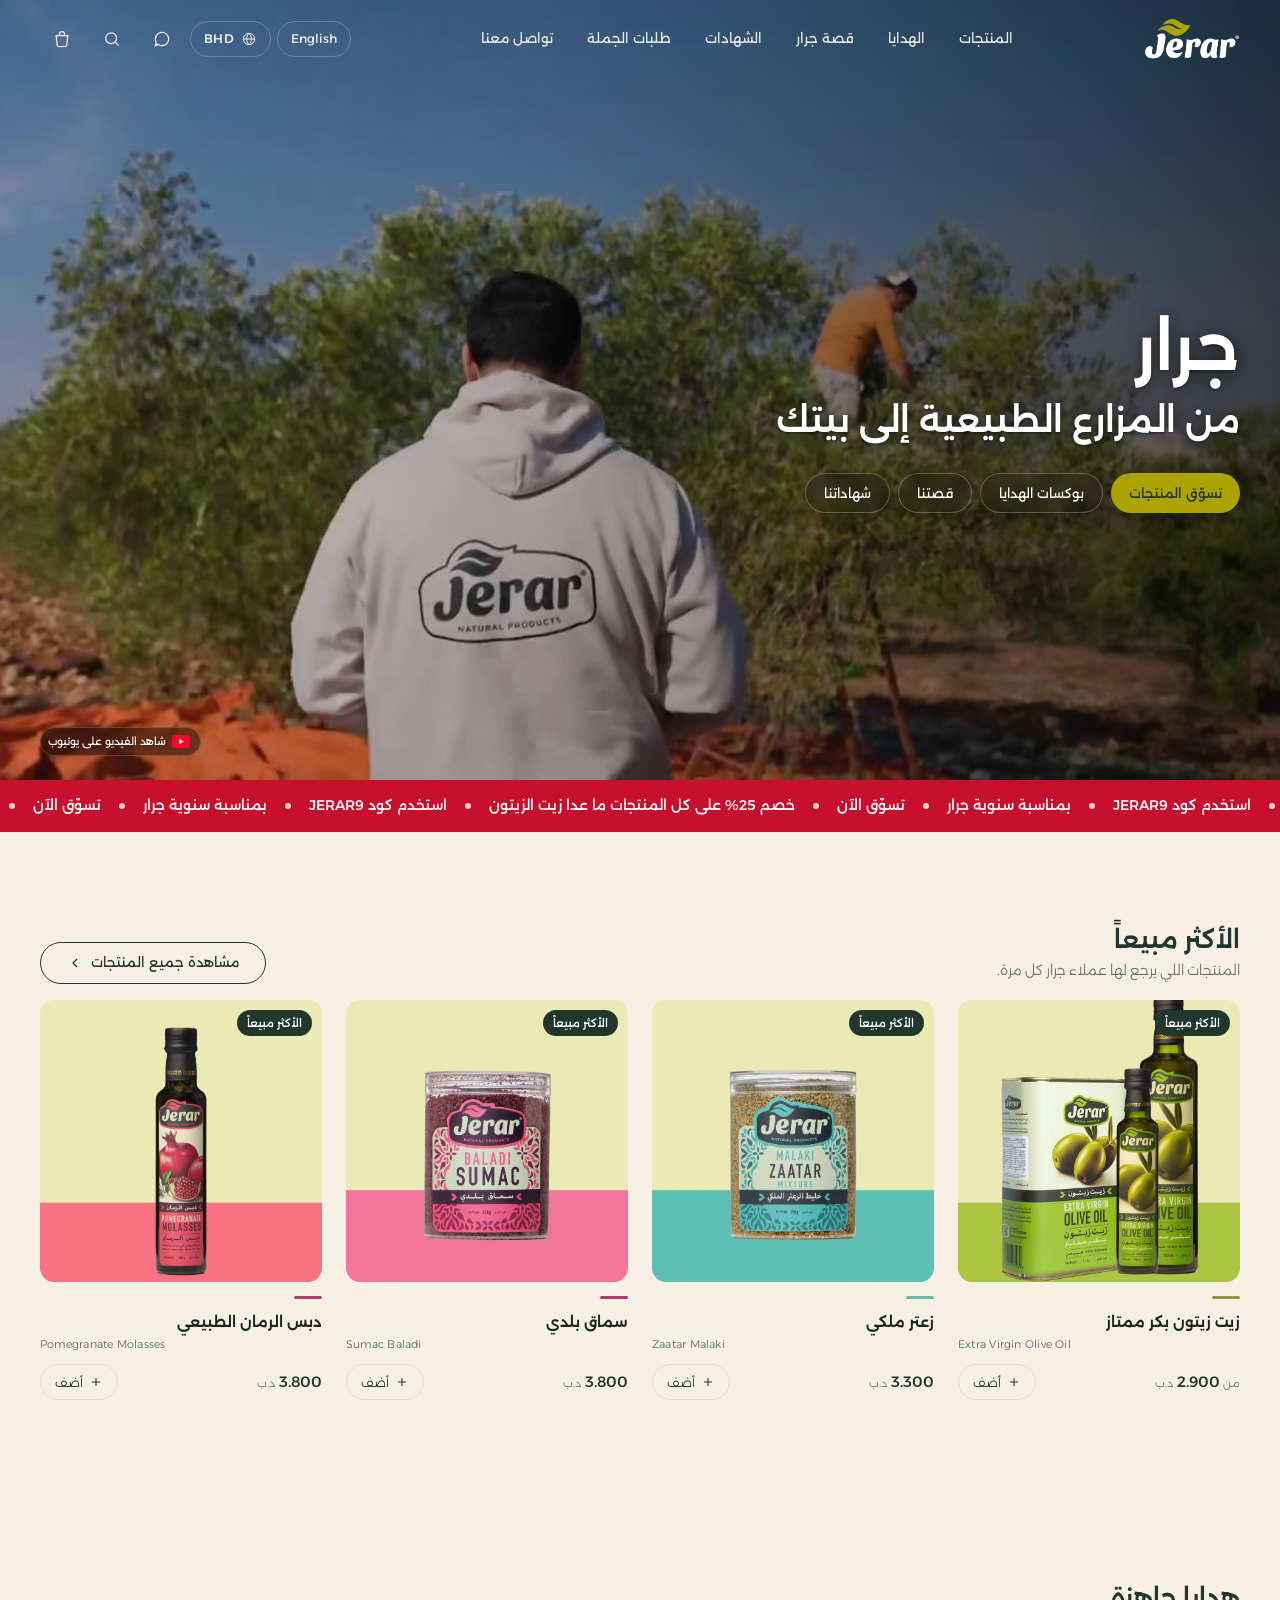
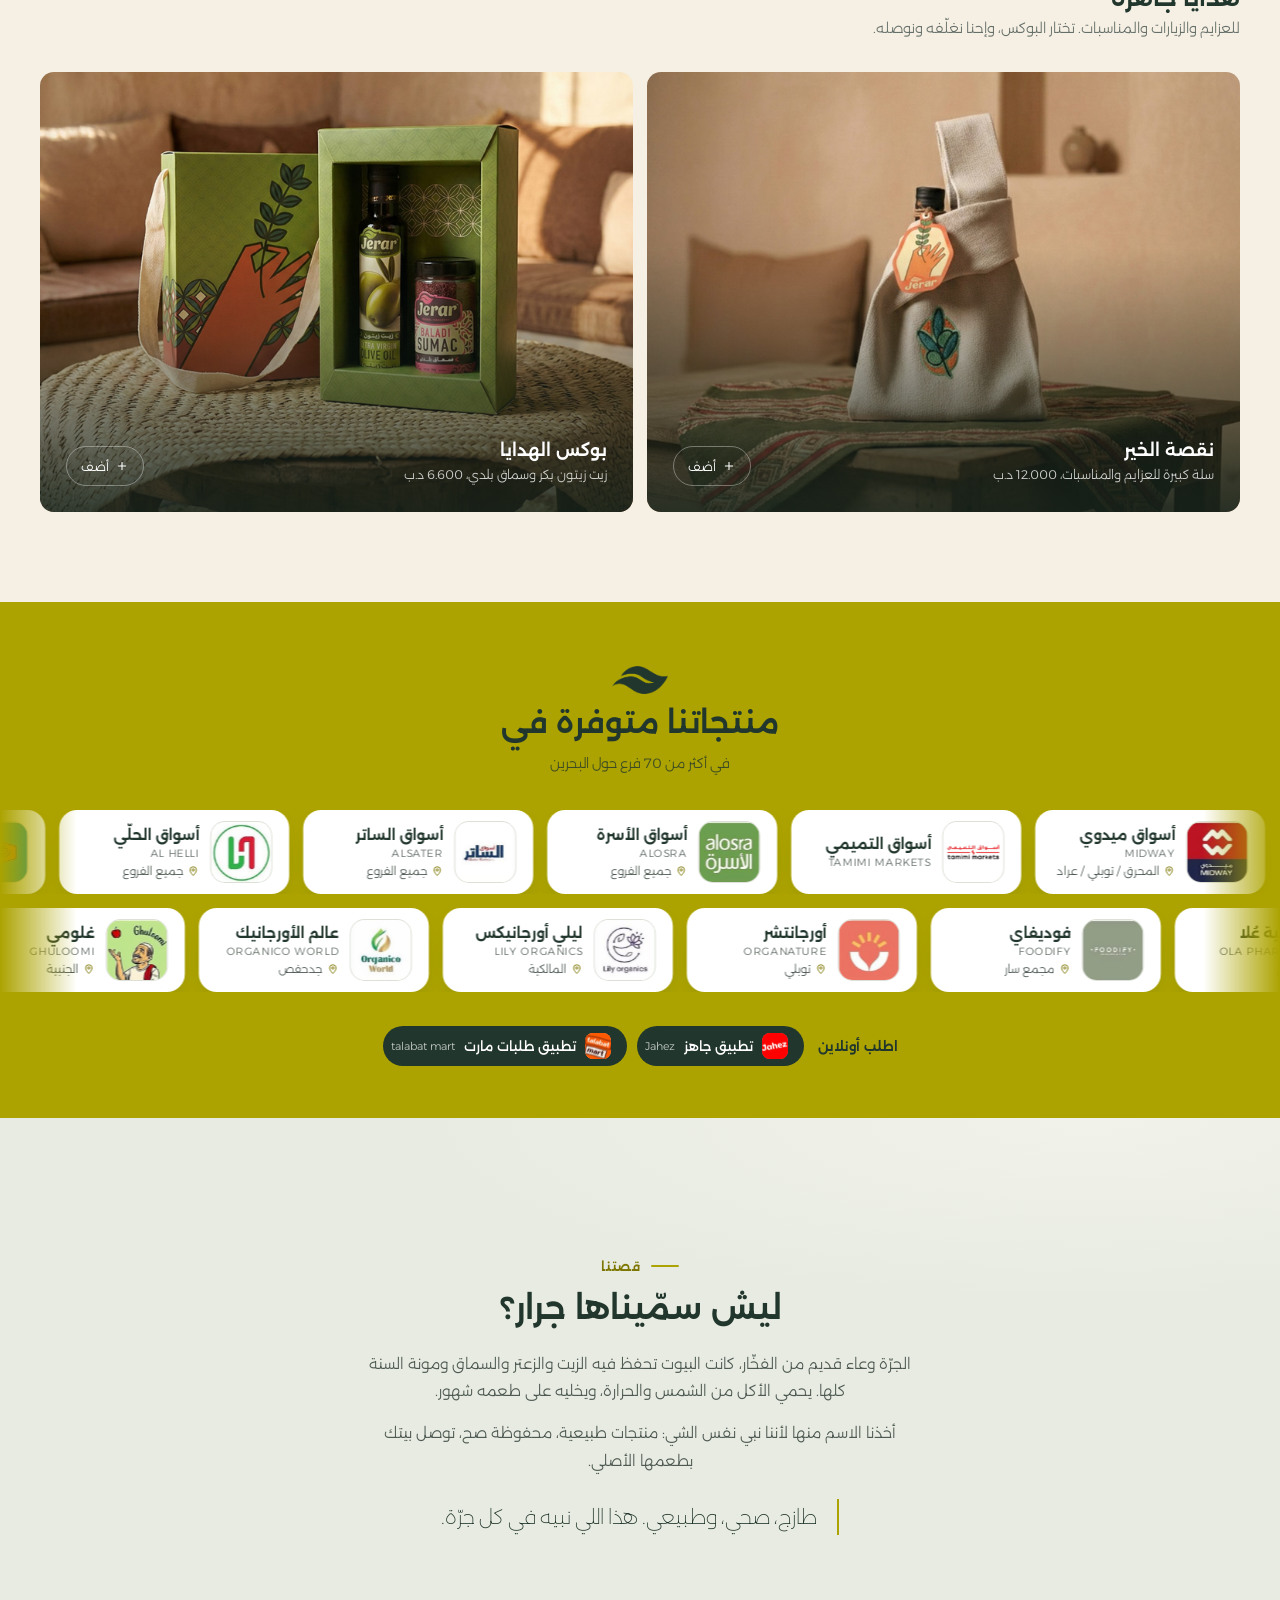
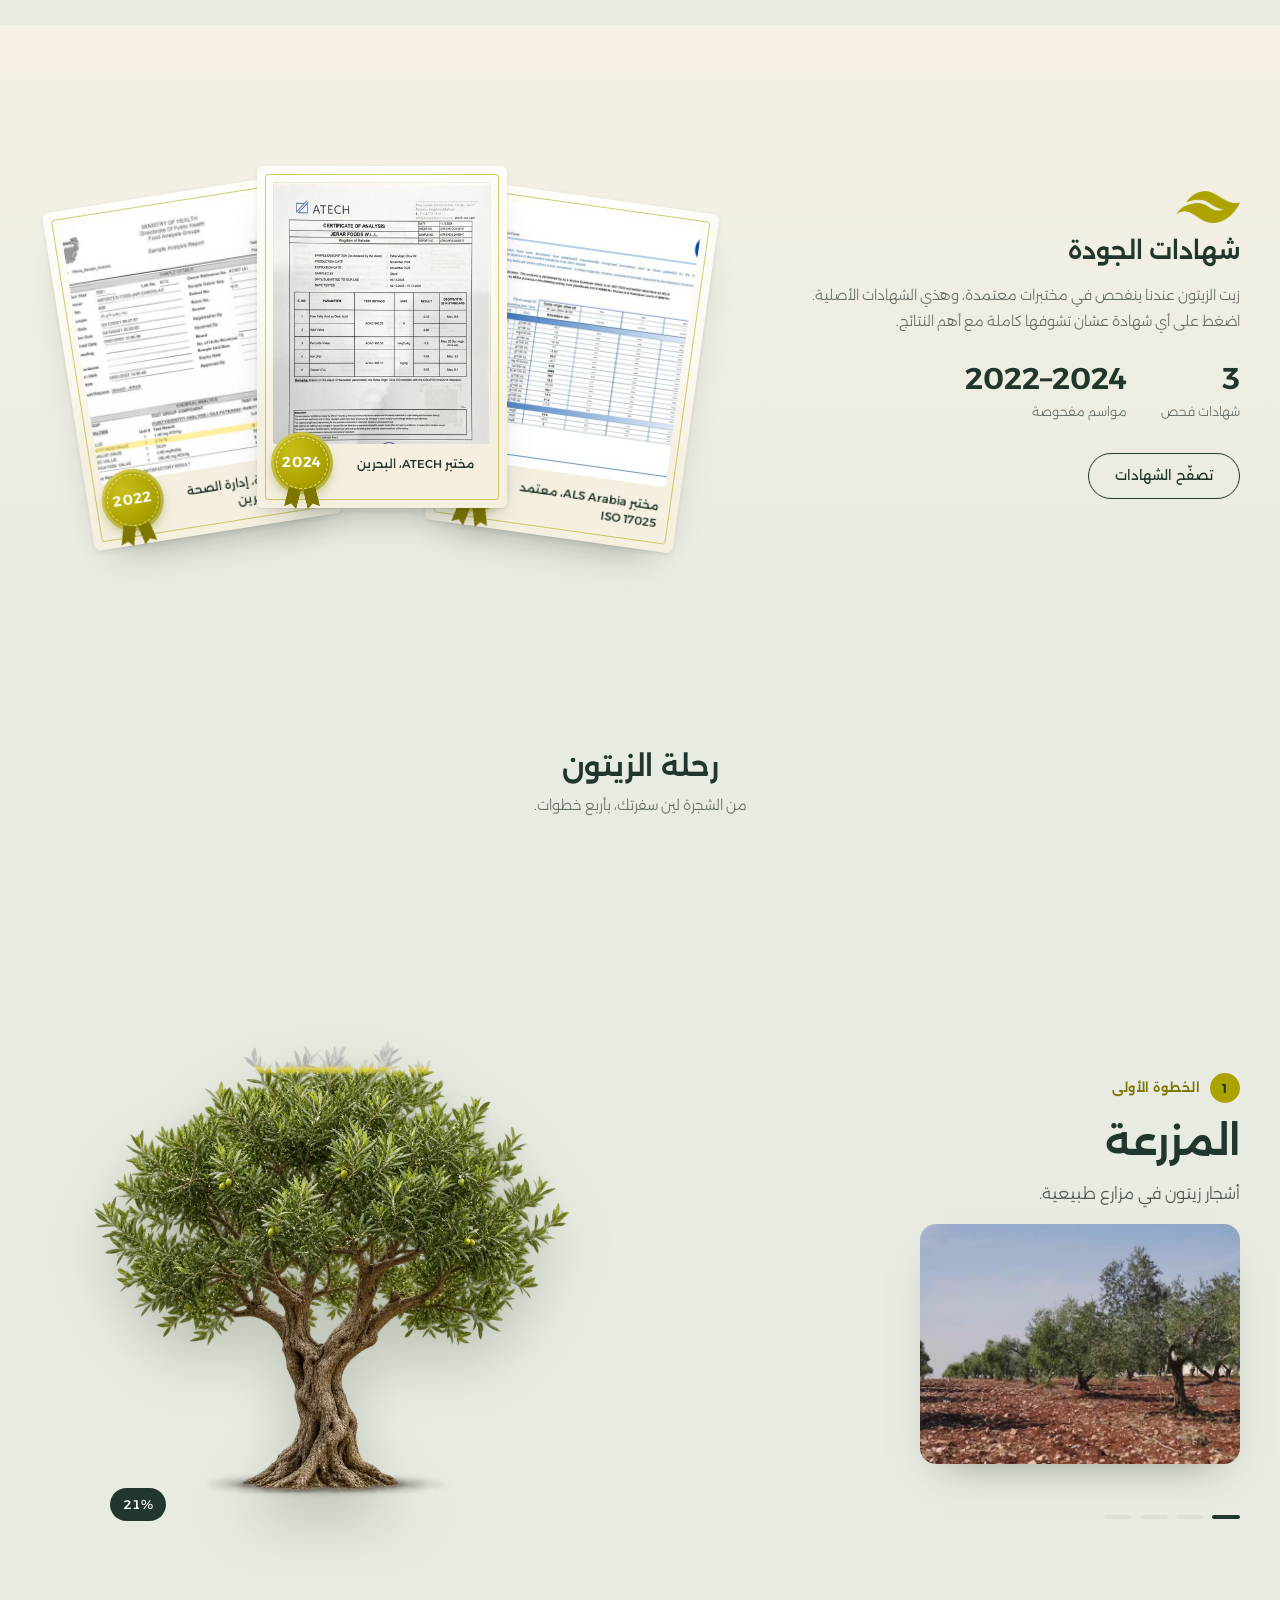
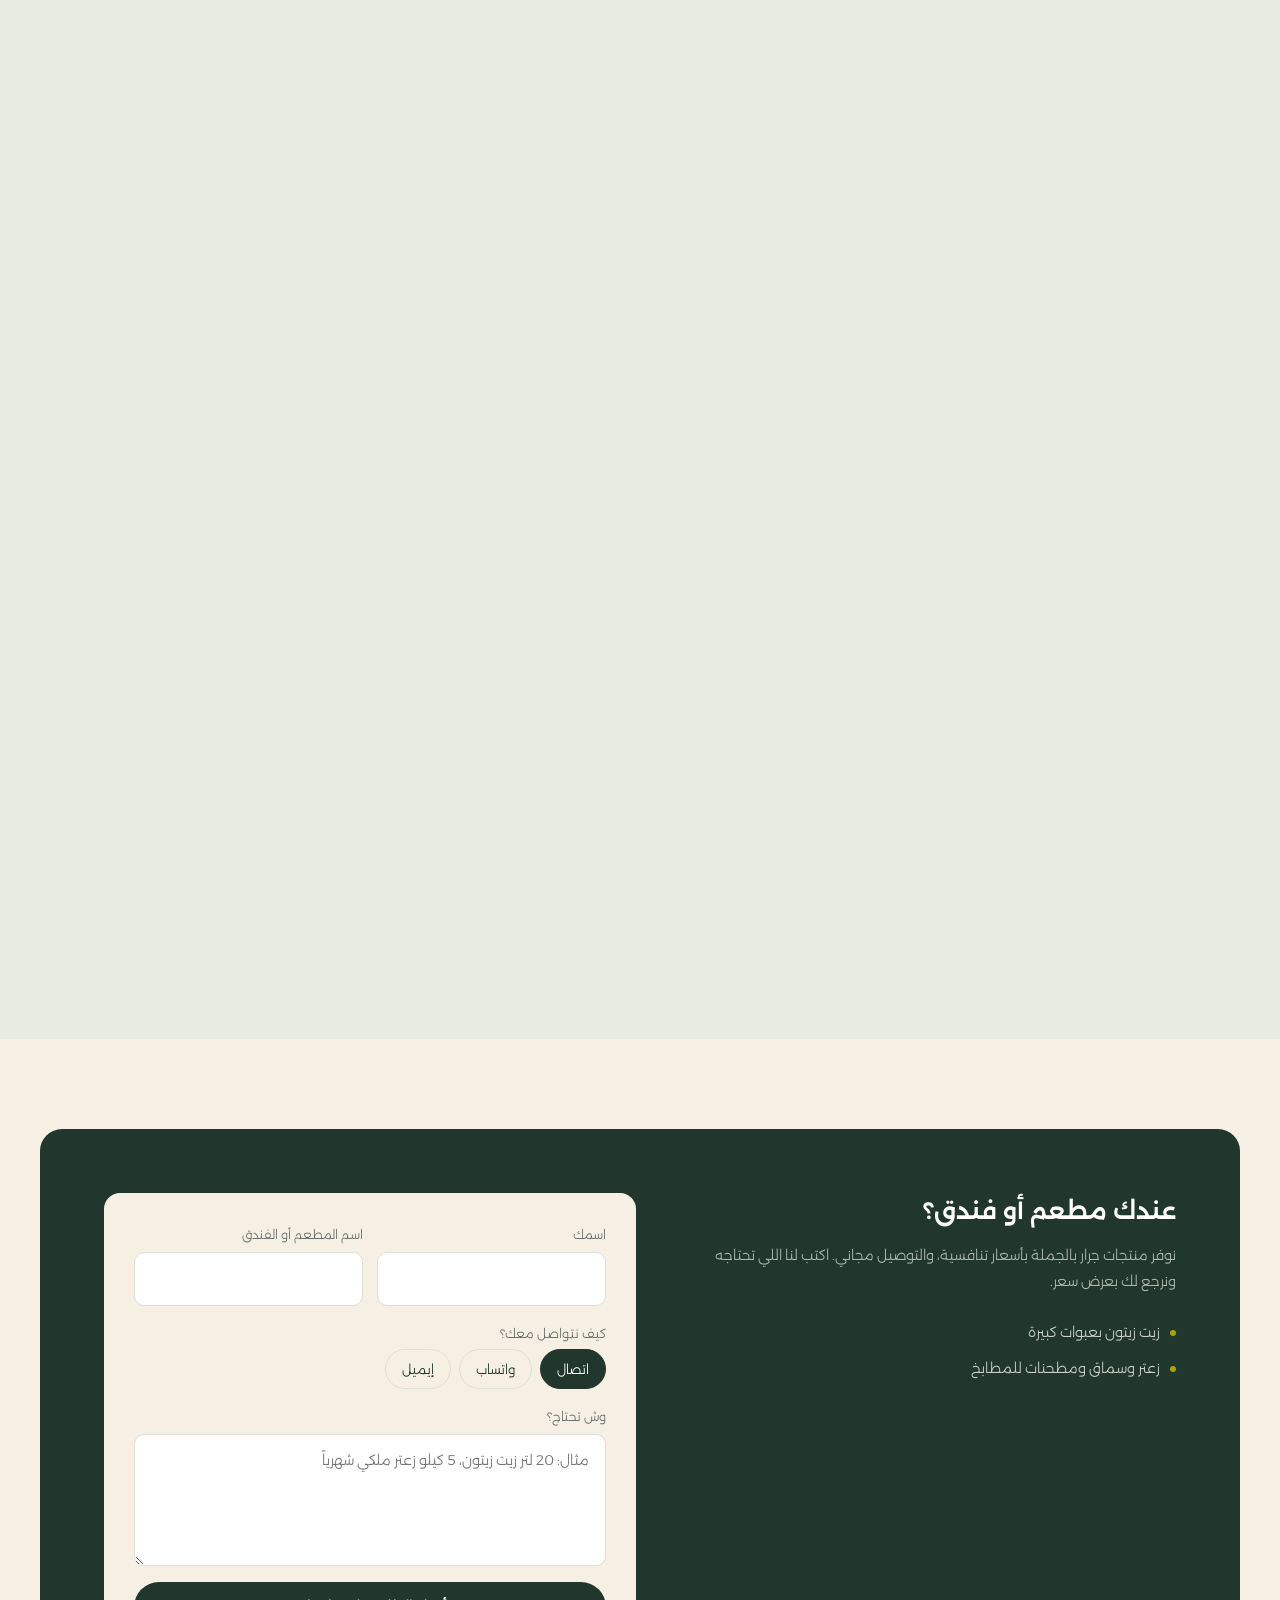
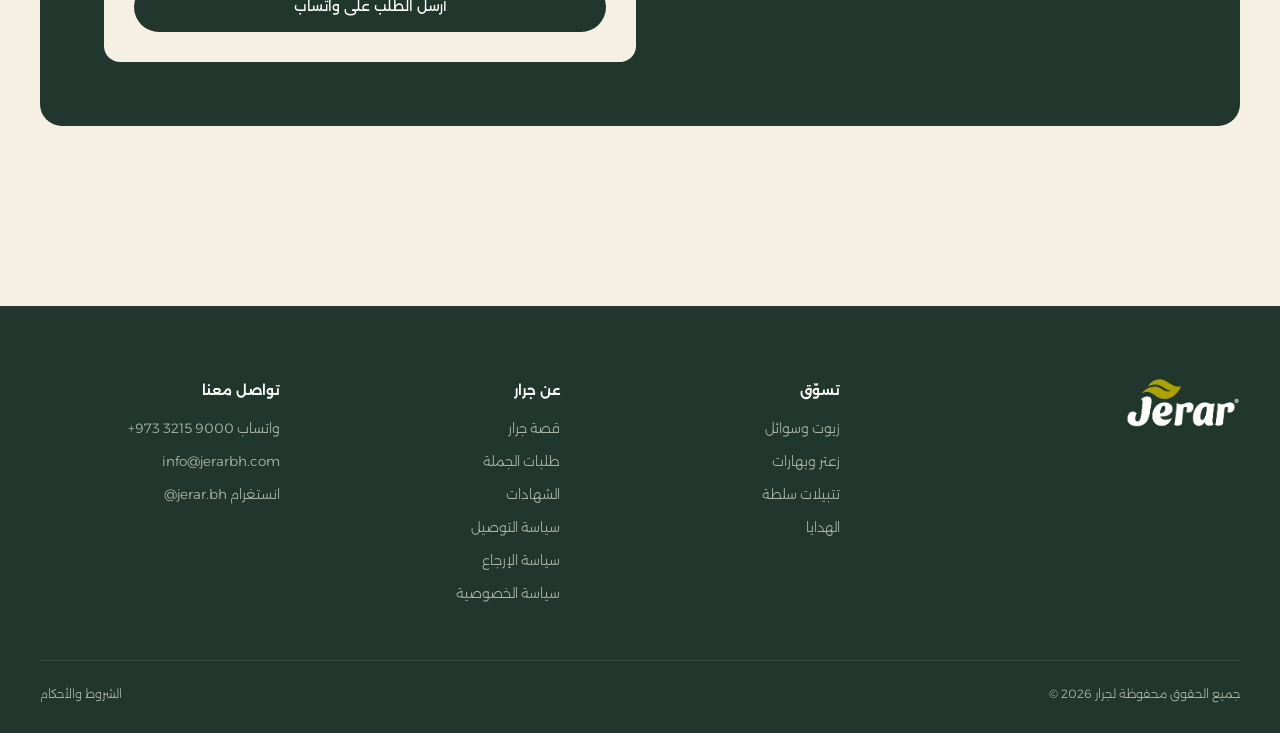
==== commit 01ba6931: "Remove hero description text from Jerar store Co-Authored-By: Claude Opus 5.5 <noreply@anthropic.com" ====
--- a/jerar-store/index.html
+++ b/jerar-store/index.html
@@ -69,7 +69,6 @@
   <div class="wrap hero-grid">
     <div class="hero-text">
       <h1 data-t-html="hero_h1"></h1>
-      <p data-t="hero_p"></p>
       <div class="cta-row">
         <a href="#products" class="btn btn-olive" data-t="hero_cta"></a>
         <a href="#gifts" class="btn btn-line" data-t="hero_cta2"></a>
